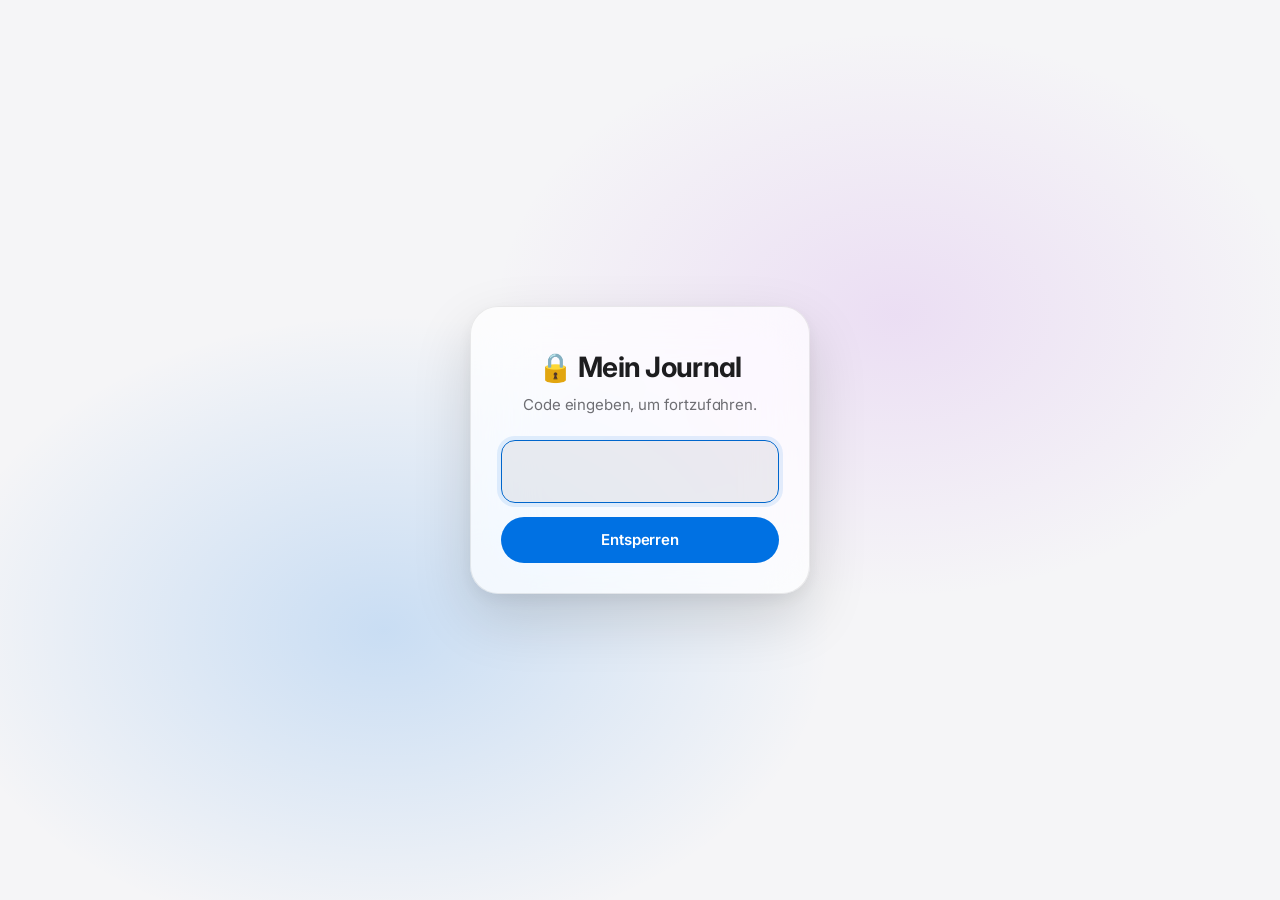
==== index.html @ 578d97f3 "Intro: „Remember...“ unter der Nulllinie in der ersten Sequenz - gleiches Format wie „Welcome back,“" ====
<!DOCTYPE html>
<html lang="de">
<head>
<meta charset="UTF-8">
<meta name="viewport" content="width=device-width, initial-scale=1.0, viewport-fit=cover">
<title>Mein Journal</title>
<!-- GEÄNDERT: Kurzbeschreibung + noindex – privates Tool, soll nicht in Suchmaschinen auftauchen -->
<meta name="description" content="Persönliches Trading-Journal: Trades erfassen, auswerten und Erkenntnisse festhalten.">
<meta name="robots" content="noindex, nofollow">

<!-- PWA / "Zum Home-Bildschirm hinzufügen" -->
<link rel="manifest" href="manifest.webmanifest">
<!-- GEÄNDERT (Performance): Icons, Manifest, Startbild und Strategie-Bilder liegen jetzt als eigene
     Dateien statt als Base64 in dieser Datei (vorher ~1,4 MB von 1,9 MB). Vorteil: kleinere
     HTML-Datei, Bilder werden vom Browser separat gecacht, Strategie-Bilder erst bei Bedarf geladen.
     Das Startbild wird schon während des Sperrbildschirms vorgeladen. -->
<link rel="preload" href="start-bg.jpg" as="image">
<!-- GEÄNDERT (Design): Statusleisten-Farbe folgt Hell/Dunkel -->
<meta name="theme-color" content="#f5f5f7" id="metaThemeColor">
<meta name="color-scheme" content="light dark">
<script>
  /* GEÄNDERT (Design): Hell/Dunkel vor dem ersten Zeichnen setzen. Gespeicherte Wahl
     (Umschalter im Header) hat Vorrang, sonst gilt die Systemeinstellung. */
  (function(){
    var t = null;
    try{ t = localStorage.getItem("tj_theme_v1"); }catch(e){}
    if(t !== "light" && t !== "dark") t = matchMedia("(prefers-color-scheme: dark)").matches ? "dark" : "light";
    document.documentElement.setAttribute("data-theme", t);
    var m = document.getElementById("metaThemeColor");
    if(m) m.setAttribute("content", t === "dark" ? "#000000" : "#f5f5f7");
  })();
</script>
<!-- GEÄNDERT (Design): Inter als Fallback für Windows/Android (Apple-Geräte nutzen SF Pro) -->
<link rel="preconnect" href="https://fonts.googleapis.com">
<link rel="preconnect" href="https://fonts.gstatic.com" crossorigin>
<link rel="stylesheet" href="https://fonts.googleapis.com/css2?family=Inter:wght@400;500;600;700&display=swap">
<meta name="apple-mobile-web-app-capable" content="yes">
<meta name="apple-mobile-web-app-status-bar-style" content="black-translucent">
<meta name="apple-mobile-web-app-title" content="Mein Journal">
<link rel="apple-touch-icon" href="apple-touch-icon.png">
<link rel="icon" type="image/png" sizes="32x32" href="favicon-32.png">

<!-- GEÄNDERT: SheetJS (~900 KB) blockierte das Rendern schon vor dem Sperrbildschirm.
     Wird jetzt erst im Bericht-Reiter bzw. beim Excel-Export nachgeladen (siehe loadXlsx()). -->
<!-- GEÄNDERT (Stufe 3): Design, Programmcode und Bilder liegen in eigenen Dateien — alle direkt im Hauptverzeichnis
     (keine Unterordner, weil der GitHub-Web-Upload Ordner flach entpackt).
     ⚠ Versionsnummer ?v=… bei JEDER Änderung an allen Einbindungen auf das heutige Datum setzen
     (siehe Kopfkommentar in core.js) — sonst laden Geräte alte Dateien aus dem Cache. -->
<link rel="stylesheet" href="app.css?v=2026.10.21c">
</head>
<body>

<div id="ambientGoldGlow" aria-hidden="true"></div>

<div id="lockScreen">
  <div class="lock-box">
    <div class="lock-title">🔒 Mein Journal</div>
    <div class="lock-sub" id="lockSub">Code eingeben, um fortzufahren.</div>
    <!-- GEÄNDERT: Feld hatte keine Beschriftung; Fehlermeldung wird jetzt vorgelesen -->
    <label for="lockPinInput" class="visually-hidden">PIN-Code</label>
    <input type="password" inputmode="numeric" pattern="[0-9]*" maxlength="4" id="lockPinInput" class="lock-pin-input" autocomplete="off" aria-describedby="lockSub lockError">
    <div class="lock-error" id="lockError" role="alert" style="display:none;">Falscher Code. Bitte erneut versuchen.</div>
    <button type="button" class="btn btn-primary" id="lockSubmitBtn" style="width:100%; margin-top:14px;">Entsperren</button>
  </div>
</div>

<div id="appShell" style="display:none;">

<!-- GEÄNDERT: Sprunglink zum Inhalt für Tastaturnutzer -->
<a class="skip-link" href="#app">Zum Inhalt springen</a>

<header class="topnav">
  <div class="topnav-left">
    <div class="brand">Mein Journal</div>
  </div>
  <!-- GEÄNDERT: Name für die Navigation, type="button", aktiver Reiter per aria-current (siehe updateNavActive) -->
  <nav class="tabs" id="mainNav" aria-label="Hauptnavigation">
    <button type="button" data-view="start"><svg class="tab-ico" viewBox="0 0 24 24" fill="none" stroke="currentColor" stroke-width="1.8" stroke-linecap="round" stroke-linejoin="round" aria-hidden="true" focusable="false"><path d="M3.5 10.5 12 3.5l8.5 7"/><path d="M5.5 9v10.5h13V9"/><path d="M10 19.5v-5h4v5"/></svg><span>Start</span></button>
    <button type="button" data-view="live"><svg class="tab-ico" viewBox="0 0 24 24" fill="none" stroke="currentColor" stroke-width="1.8" stroke-linecap="round" stroke-linejoin="round" aria-hidden="true" focusable="false"><path d="M3 12h4l2.5-6 5 12L17 12h4"/></svg><span>Live</span></button>
    <button type="button" data-view="eod"><svg class="tab-ico" viewBox="0 0 24 24" fill="none" stroke="currentColor" stroke-width="1.8" stroke-linecap="round" stroke-linejoin="round" aria-hidden="true" focusable="false"><path d="M20 14.5A8 8 0 0 1 9.5 4a8 8 0 1 0 10.5 10.5z"/></svg><span>EOD</span></button>
    <button type="button" data-view="bericht"><svg class="tab-ico" viewBox="0 0 24 24" fill="none" stroke="currentColor" stroke-width="1.8" stroke-linecap="round" stroke-linejoin="round" aria-hidden="true" focusable="false"><path d="M4 20V10"/><path d="M10 20V4"/><path d="M16 20v-7"/><path d="M22 20H2"/></svg><span>Bericht</span></button>
    <button type="button" data-view="erkenntnisse"><svg class="tab-ico" viewBox="0 0 24 24" fill="none" stroke="currentColor" stroke-width="1.8" stroke-linecap="round" stroke-linejoin="round" aria-hidden="true" focusable="false"><path d="M9 18h6"/><path d="M10 21h4"/><path d="M12 3a6 6 0 0 0-3.5 10.9c.6.5 1 1.2 1 2V16h5v-.1c0-.8.4-1.5 1-2A6 6 0 0 0 12 3z"/></svg><span>Erkenntnisse</span></button>
    <span class="tabs-sep" aria-hidden="true"></span>
    <button type="button" data-view="strategie"><svg class="tab-ico" viewBox="0 0 24 24" fill="none" stroke="currentColor" stroke-width="1.8" stroke-linecap="round" stroke-linejoin="round" aria-hidden="true" focusable="false"><path d="M4 4.5A1.5 1.5 0 0 1 5.5 3H20v15H5.5A1.5 1.5 0 0 0 4 19.5z"/><path d="M4 19.5A1.5 1.5 0 0 0 5.5 21H20v-3"/><path d="M8 7h8"/></svg><span>Strategie</span></button>
  </nav>
  <div class="topnav-right">
    <button type="button" class="backup-badge" id="backupBadge" title="Es gibt Änderungen seit dem letzten JSON-Backup. Klicken für den Export-Bereich im Bericht.">⚠ Ungesichert</button>
    <!-- GEÄNDERT (Design): Dunkelmodus ein/aus -->
    <button type="button" class="icon-btn theme-toggle" id="btnTheme" aria-pressed="false" aria-label="Dunkelmodus" title="Dunkelmodus ein/aus">
      <svg class="ico-moon" viewBox="0 0 24 24" fill="none" stroke="currentColor" stroke-width="2" stroke-linecap="round" stroke-linejoin="round" aria-hidden="true"><path d="M20 14.5A8 8 0 0 1 9.5 4a8 8 0 1 0 10.5 10.5z"/></svg>
      <svg class="ico-sun" viewBox="0 0 24 24" fill="none" stroke="currentColor" stroke-width="2" stroke-linecap="round" aria-hidden="true"><circle cx="12" cy="12" r="4"/><path d="M12 2v2M12 20v2M4.9 4.9l1.4 1.4M17.7 17.7l1.4 1.4M2 12h2M20 12h2M4.9 19.1l1.4-1.4M17.7 6.3l1.4-1.4"/></svg>
    </button>
    <!-- GEÄNDERT (2026-10-15): „Kategorien“ → „Einstellungen“ (dort jetzt auch das Intro) -->
    <button type="button" class="btn btn-ghost btn-sm" id="btnSettings" title="Einstellungen: Kategorien und Intro">⚙ Einstellungen</button>
  </div>
</header>

<!-- GEÄNDERT: tabindex="-1", damit Sprunglink und Fokus-Rückgabe hier landen können -->
<main id="app" tabindex="-1"></main>

<div id="modalRoot"></div>
<div id="dialogRoot"></div>
<!-- GEÄNDERT: Toasts („Gespeichert“ usw.) werden von Screenreadern angesagt -->
<div id="toastRoot" role="status" aria-live="polite"></div>

</div>

<script src="core.js?v=2026.10.21c"></script>
<script src="sync.js?v=2026.10.21c"></script>
<script src="news.js?v=2026.10.21c"></script>
<script src="state.js?v=2026.10.21c"></script>
<script src="start.js?v=2026.10.21c"></script>
<script src="trades.js?v=2026.10.21c"></script>
<script src="bericht.js?v=2026.10.21c"></script>
<script src="erkenntnisse.js?v=2026.10.21c"></script>
<script src="strategie.js?v=2026.10.21c"></script>
<!-- NEU (2026-10-15): Intro nach dem Entsperren — vor init.js, das es aufruft -->
<script src="intro.js?v=2026.10.21c"></script>
<script src="init.js?v=2026.10.21c"></script>
<script src="design.js?v=2026.10.21c"></script>
</body>
</html>
---- app.css ----
/* ==========================================================================
   MEIN JOURNAL — Design-System im Stil von macOS/iOS-Apps
   Aufbau:
   01 Design-Tokens (hell / dunkel)    12 Session-Tagesleiste
   02 Basis & Typografie               13 Detailansicht, Bildansicht, Screenshots
   03 Fokus & Barrierefreiheit          14 Modals & Formulare
   04 Navigation (Glas, Segmented)      15 Trade-Formular
   05 Seitenlayout & Hero               16 Bericht, Tabellen, Vergleich
   06 Buttons                           17 Notizen, Wortwolke, Suche
   07 Chips, Segmented Controls         18 Startseite: Kennzahlen, News
   08 Panels & Filter                   19 Strategie
   09 Kennzahl-Kacheln                  20 Dialoge & Toasts
   10 Trade-Liste, Tags, Badges         21 Sperrbildschirm, Ambient, App-Start
   11 Kalender                          22 Bewegung (Reveal, Hover, Press)
                                        23 Responsiv · 24 Reduced Motion
   ========================================================================== */

/* ---------- 01 Design-Tokens ------------------------------------------------
   Hell ist die Basis, Dunkel per data-theme="dark" (Umschalter im Header). Die alten Token-
   Namen (--bg-panel, --text-dim, --green …) bleiben erhalten, weil das JS sie in
   Inline-Styles verwendet. */
:root{
  color-scheme:light;
  /* Flächen */
  --bg:#f5f5f7;
  --bg-panel:#ffffff;
  --bg-card:#f5f5f7;
  --bg-card-hover:#e8e8ed;
  --fill:rgba(118,118,128,.12);         /* iOS „tertiary fill“ – Segment-Spuren, Leisten */
  --fill-strong:rgba(118,118,128,.2);
  --thumb:#ffffff;                      /* Schieber im Segmented Control */
  --thumb-shadow:0 3px 8px rgba(0,0,0,.12), 0 3px 1px rgba(0,0,0,.04);
  --glass:rgba(255,255,255,.72);
  --glass-strong:rgba(255,255,255,.86);
  --glass-border:rgba(0,0,0,.08);
  /* Linien */
  --border:#e3e3e8;
  --border-light:#d2d2d7;
  --separator:rgba(60,60,67,.14);
  /* Text */
  --text:#1d1d1f;
  --text-dim:#6e6e73;
  --text-faint:#6e6e73;
  --inverse-bg:#1d1d1f;
  --inverse-text:#ffffff;
  --white:#ffffff;
  /* Akzent (Apple-Blau) */
  --accent:#0066cc;                     /* Links & Text-Akzente */
  --accent-fill:#0071e3;                /* gefüllte Buttons */
  --accent-fill-hover:#0077ed;
  --on-accent:#ffffff;
  --accent-dim:rgba(0,113,227,.1);
  --focus:#0071e3;
  /* Semantik Trading: Gewinn / Verlust / Break-Even */
  --green:#1a7f37;  --green-dim:rgba(52,199,89,.14);  --green-line:rgba(26,127,55,.3);  --on-green:#ffffff;
  --red:#d70015;    --red-dim:rgba(255,59,48,.1);     --red-line:rgba(215,0,21,.28);   --on-red:#ffffff;
  --amber:#b25000;  --amber-dim:rgba(255,159,10,.16); --amber-line:rgba(178,80,0,.3);  --amber-fill:#ff9f0a; --on-amber:#1d1d1f;
  --info:#0066cc;   --info-dim:rgba(0,113,227,.1);    --info-line:rgba(0,102,204,.3);
  --sess-ldn:#0071e3;
  --sess-nyc:#1a7f37;
  /* Form */
  --radius-lg:28px;
  --radius:18px;
  --radius-sm:12px;
  --radius-xs:8px;
  --shadow-sm:0 1px 2px rgba(0,0,0,.04), 0 1px 1px rgba(0,0,0,.02);
  --shadow-md:0 4px 14px rgba(0,0,0,.06), 0 1px 3px rgba(0,0,0,.04);
  --shadow-lg:0 24px 60px rgba(0,0,0,.14), 0 6px 18px rgba(0,0,0,.06);
  --backdrop:rgba(0,0,0,.28);
  /* Typografie */
  --font:-apple-system, BlinkMacSystemFont, "SF Pro Text", "SF Pro Display", "Inter", "Helvetica Neue", Arial, sans-serif;
  --font-display:-apple-system, BlinkMacSystemFont, "SF Pro Display", "SF Pro Text", "Inter", "Helvetica Neue", Arial, sans-serif;
  --mono:var(--font);                   /* Zahlen: Systemschrift mit Tabellenziffern statt Monospace */
  --code:ui-monospace, "SF Mono", Menlo, Consolas, monospace;
  /* Bewegung */
  --ease:cubic-bezier(0.28, 0.11, 0.32, 1);
  --spring:cubic-bezier(0.34, 1.56, 0.64, 1);
  --dur:.4s;
  --start-bg-image:url("start-bg.jpg");
}

/* Dunkle Tokens – aktiv bei <html data-theme="dark">. Umschalter im Header;
   ohne eigene Wahl folgt die App der Systemeinstellung (siehe Skript im <head>). */
:root[data-theme="dark"]{
    color-scheme:dark;
    --bg:#000000; --bg-panel:#1c1c1e; --bg-card:#2c2c2e; --bg-card-hover:#3a3a3c;
    --fill:rgba(118,118,128,.24); --fill-strong:rgba(118,118,128,.36);
    --thumb:#636366; --thumb-shadow:0 3px 8px rgba(0,0,0,.3);
    --glass:rgba(22,22,23,.72); --glass-strong:rgba(28,28,30,.88); --glass-border:rgba(255,255,255,.08);
    --border:#38383a; --border-light:#48484a; --separator:rgba(84,84,88,.6);
    --text:#f5f5f7; --text-dim:#a1a1a6; --text-faint:#98989d;
    --inverse-bg:#f5f5f7; --inverse-text:#1d1d1f;
    --accent:#2997ff; --accent-fill:#0071e3; --accent-fill-hover:#0077ed; --accent-dim:rgba(41,151,255,.16); --focus:#2997ff;
    --green:#30d158; --green-dim:rgba(48,209,88,.16);  --green-line:rgba(48,209,88,.34); --on-green:#000000;
    --red:#ff6961;   --red-dim:rgba(255,69,58,.16);    --red-line:rgba(255,105,97,.34); --on-red:#000000;
    --amber:#ff9f0a; --amber-dim:rgba(255,159,10,.16); --amber-line:rgba(255,159,10,.36);
    --info:#64b5ff;  --info-dim:rgba(41,151,255,.16);  --info-line:rgba(100,181,255,.34);
    --sess-ldn:#409cff; --sess-nyc:#30d158;
    --shadow-sm:0 1px 2px rgba(0,0,0,.4);
    --shadow-md:0 8px 24px rgba(0,0,0,.45);
    --shadow-lg:0 30px 80px rgba(0,0,0,.6), 0 8px 24px rgba(0,0,0,.4);
    --backdrop:rgba(0,0,0,.55);
}
/* … und immer für die Hero-Kachel (Foto mit dunkler Abdunklung = „dunkle Medienkachel“). */
.start-hero{
  color-scheme:dark;
  --bg-panel:#1c1c1e; --bg-card:rgba(255,255,255,.1); --bg-card-hover:rgba(255,255,255,.16);
  --fill:rgba(255,255,255,.14); --border:rgba(255,255,255,.14); --border-light:rgba(255,255,255,.22);
  --text:#f5f5f7; --text-dim:#c7c7cc; --text-faint:#aeaeb2;
  --inverse-bg:#f5f5f7; --inverse-text:#1d1d1f;
  --accent:#2997ff; --focus:#2997ff;
  --green:#30d158; --green-dim:rgba(48,209,88,.2); --green-line:rgba(48,209,88,.4); --on-green:#000;
  --red:#ff6961; --red-dim:rgba(255,69,58,.2); --on-red:#000;
  --amber:#ff9f0a; --amber-dim:rgba(255,159,10,.2); --amber-line:rgba(255,159,10,.42);
  --sess-ldn:#409cff; --sess-nyc:#30d158;
}

/* ---------- 02 Basis & Typografie ------------------------------------------ */
*{box-sizing:border-box;}
html,body{margin:0; padding:0;}
html{
  -webkit-text-size-adjust:100%;
  scrollbar-width:thin; scrollbar-color:var(--fill-strong) transparent;
}
@media (prefers-reduced-motion: no-preference){ html{scroll-behavior:smooth;} }
::-webkit-scrollbar{width:11px; height:11px;}
::-webkit-scrollbar-track{background:transparent;}
::-webkit-scrollbar-thumb{background:var(--fill-strong); border-radius:999px; border:3px solid transparent; background-clip:content-box;}
::-webkit-scrollbar-thumb:hover{background-color:var(--text-faint);}
::-webkit-scrollbar-corner{background:transparent;}
body{
  background:var(--bg);
  color:var(--text);
  font-family:var(--font);
  font-size:15px;
  line-height:1.47;
  letter-spacing:-.01em;
  -webkit-font-smoothing:antialiased;
  -moz-osx-font-smoothing:grayscale;
  font-feature-settings:"cv11","ss01";   /* Inter-Fallback: rundere Ziffern/Glyphen */
  min-height:100vh;
  /* Vollbild-PWA (iPhone): nichts unter Notch/Home-Indicator */
  padding-left:env(safe-area-inset-left);
  padding-right:env(safe-area-inset-right);
  padding-bottom:env(safe-area-inset-bottom);
}
h1,h2,h3{font-family:var(--font-display); letter-spacing:-.022em; line-height:1.1;}
a{color:var(--accent); text-decoration:none;}
a:hover{text-decoration:underline;}
button{font-family:inherit; cursor:pointer; -webkit-tap-highlight-color:transparent;}
button:disabled,.btn:disabled{opacity:.4; cursor:not-allowed;}
input,textarea,select{font-family:inherit; font-size:inherit;}
.num{font-family:var(--mono); font-variant-numeric:tabular-nums;}
::selection{background:var(--accent-dim);}

/* ---------- 03 Fokus & Barrierefreiheit ------------------------------------ */
:focus-visible{outline:3px solid color-mix(in srgb, var(--focus) 65%, transparent); outline-offset:2px;}
@supports not (color:color-mix(in srgb, red 50%, blue)){ :focus-visible{outline:2px solid var(--focus);} }
.trade-card:focus-visible, .cal-cell:focus-visible, .note-item:focus-visible, .day-detail-item:focus-visible, .strat-entry-card:focus-visible{outline-offset:-2px;}
body.modal-open{overflow:hidden;}
.visually-hidden{position:absolute !important; width:1px; height:1px; padding:0; margin:-1px; overflow:hidden; clip:rect(0 0 0 0); white-space:nowrap; border:0;}
.skip-link{position:absolute; left:12px; top:-60px; z-index:10000; padding:10px 16px; border-radius:999px; background:var(--accent-fill); color:var(--on-accent); font-weight:600; text-decoration:none; box-shadow:var(--shadow-md);}
.skip-link:focus{top:12px;}
#app:focus, .modal:focus, .dialog:focus{outline:none;}

/* ---------- 04 Navigation ---------------------------------------------------
   Milchglas liegt auf ::before – so bleibt der Header selbst ohne backdrop-filter
   und die feste Tab-Leiste (Mobil) hängt weiterhin am Bildschirmrand. */
header.topnav{
  position:sticky; top:0; z-index:50;
  display:grid; grid-template-columns:1fr auto 1fr; align-items:center; gap:12px;
  padding:10px 24px;
  padding-top:calc(10px + env(safe-area-inset-top));
  transition:transform .5s var(--ease);
}
header.topnav::before{
  content:""; position:absolute; inset:0; z-index:-1;
  background:var(--glass);
  -webkit-backdrop-filter:blur(20px) saturate(180%);
  backdrop-filter:blur(20px) saturate(180%);
  border-bottom:1px solid transparent;
  transition:border-color .4s var(--ease), box-shadow .4s var(--ease), background-color .4s var(--ease);
}
header.topnav > *{transition:transform .5s var(--ease);}
header.topnav.is-compact::before{background:var(--glass-strong); border-bottom-color:var(--separator); box-shadow:0 1px 20px rgba(0,0,0,.05);}
@media (min-width:641px){
  /* Kompakt beim Scrollen: Leiste gleitet 8 px nach oben, Inhalt bleibt mittig – nur transform */
  header.topnav.is-compact{transform:translateY(-8px);}
  header.topnav.is-compact > *{transform:translateY(4px);}
  header.topnav.is-compact .brand{transform:scale(.94);}
}
.topnav-left{display:flex; align-items:center; gap:12px;}
.topnav-right{display:flex; align-items:center; gap:10px; justify-content:flex-end;}
/* Hell/Dunkel-Umschalter: Mond im hellen, Sonne im dunklen Modus */
.theme-toggle{position:relative; overflow:hidden; width:34px; height:34px; color:var(--text);}
.theme-toggle svg{position:absolute; width:18px; height:18px; transition:transform .5s var(--spring), opacity .3s var(--ease);}
.theme-toggle .ico-sun{opacity:0; transform:rotate(-90deg) scale(.5);}
:root[data-theme="dark"] .theme-toggle .ico-moon{opacity:0; transform:rotate(90deg) scale(.5);}
:root[data-theme="dark"] .theme-toggle .ico-sun{opacity:1; transform:none;}
/* Weicher Hell/Dunkel-Wechsel (GEÄNDERT): Überblendung per View Transition — nur zwei
   Bildebenen statt Transitions auf jedem einzelnen Element. */
/* Die neue Ansicht liegt voll deckend darunter, das Standbild der alten blendet darüber
   aus — so gibt es keinen Helligkeits-"Knick" in der Mitte wie beim reinen Kreuzblenden. */
html.theme-vt::view-transition-new(root){animation:none; mix-blend-mode:normal;}
html.theme-vt::view-transition-old(root){
  z-index:1; mix-blend-mode:normal;
  animation:themeOut .6s cubic-bezier(.4, 0, .2, 1) both;
}
@keyframes themeOut{ from{opacity:1;} to{opacity:0;} }
@keyframes themeIn{ from{opacity:0;} to{opacity:1;} }
/* Fallback ohne View-Transitions-API: kurzes Einblenden der ganzen Seite */
html.theme-fade #appShell{animation:themeIn .35s cubic-bezier(.4, 0, .2, 1);}
.brand{
  font-family:var(--font-display); font-weight:600; font-size:19px; letter-spacing:-.02em;
  transform-origin:left center; transition:transform .5s var(--ease);
}
/* Segmented Control mit gleitendem Schieber (.tabs-indicator, per JS) */
nav.tabs{
  position:relative;
  display:flex; gap:2px; padding:3px; border-radius:11px;
  background:var(--fill); flex-wrap:wrap; justify-content:center;
}
nav.tabs button{
  position:relative; z-index:1;
  display:inline-flex; align-items:center; gap:6px;
  background:transparent; border:none; color:var(--text-dim);
  padding:6px 16px; border-radius:8px; font-size:13.5px; font-weight:500; letter-spacing:-.01em;
  transition:color .25s var(--ease), background-color .25s var(--ease), transform .3s var(--spring);
}
nav.tabs button:hover{color:var(--text);}
nav.tabs button.active{color:var(--text); font-weight:600; background:var(--thumb); box-shadow:var(--thumb-shadow);}
nav.tabs.has-indicator button.active{background:transparent; box-shadow:none;}
nav.tabs button:active{transform:scale(.96);}
nav.tabs .tab-ico{display:none; width:22px; height:22px; flex:0 0 auto;}
nav.tabs .tabs-sep{width:1px; align-self:stretch; background:var(--separator); margin:5px 4px;}
.tabs-indicator{
  position:absolute; left:0; top:0; z-index:0; pointer-events:none;
  border-radius:8px; background:var(--thumb); box-shadow:var(--thumb-shadow);
  transform-origin:left center;
  transition:transform .5s var(--spring), opacity .2s var(--ease);
  opacity:0;
}
.backup-badge{
  display:none; align-items:center; gap:6px;
  background:var(--amber-dim); border:none; color:var(--amber);
  padding:6px 12px; border-radius:999px; font-size:12.5px; font-weight:600; cursor:pointer;
  transition:background-color .2s var(--ease), transform .3s var(--spring);
}
.backup-badge:hover{background:var(--amber-line);}
.backup-badge:active{transform:scale(.96);}
.backup-badge.show{display:inline-flex; animation:badgePop .6s var(--spring);}
@keyframes badgePop{ from{opacity:0; transform:scale(.8);} to{opacity:1; transform:none;} }

/* ---------- 05 Seitenlayout & Hero ----------------------------------------- */
main{max-width:1560px; margin:0 auto; padding:32px 24px 96px;}
main.main-narrow{max-width:1240px;}

.page-head{margin-bottom:28px;}
.page-head h1{font-size:clamp(30px, 3.4vw, 44px); font-weight:700; margin:0 0 6px;}
.page-head p{color:var(--text-dim); margin:0; font-size:17px; line-height:1.47; max-width:720px;}

/* Hero: großes Foto als dunkle Medienkachel, Parallax + skalierende Headline (per JS: --hero-p 0…1) */
.start-hero{
  position:relative; isolation:isolate; overflow:hidden;
  border-radius:var(--radius-lg);
  padding:56px 40px 32px; margin-bottom:20px;
  color:var(--text); background:#0b0b0d;
  box-shadow:var(--shadow-lg);
}
.start-hero::before{
  content:""; position:absolute; inset:-8% 0 -8% 0; z-index:-2;
  background-image:var(--start-bg-image);
  background-size:cover; background-position:center 38%; background-repeat:no-repeat;
  transform:translate3d(0, calc(var(--hero-p, 0) * 70px), 0) scale(1.06);
  will-change:transform;
}
.start-hero::after{
  content:""; position:absolute; inset:0; z-index:-1;
  background:
    radial-gradient(120% 80% at 50% 0%, rgba(0,0,0,.15) 0%, rgba(0,0,0,.55) 70%),
    linear-gradient(180deg, rgba(0,0,0,.35) 0%, rgba(0,0,0,.62) 55%, rgba(0,0,0,.88) 100%);
}
.start-hero .page-head{margin-bottom:0;}
.start-hero .page-head h1{
  font-size:clamp(34px, 5.2vw, 64px); font-weight:700; letter-spacing:-.03em; line-height:1.05;
  margin-bottom:12px; max-width:20ch;
  /* Gradient-Text – helle Verläufe, damit der Kontrast auf dem abgedunkelten Foto hoch bleibt */
  color:#fff;
  background:linear-gradient(100deg, #ffffff 0%, #f5f5f7 38%, #cfe3ff 72%, #e9d9ff 100%);
  -webkit-background-clip:text; background-clip:text;
  -webkit-text-fill-color:transparent;
  transform-origin:left bottom;
  transform:scale(calc(1 - var(--hero-p, 0) * .08));
  opacity:calc(1 - var(--hero-p, 0) * .5);
  will-change:transform, opacity;
}
.start-hero .page-head p{color:var(--text-dim); font-size:17px;}

.row-between{display:flex; align-items:center; justify-content:space-between; gap:12px; flex-wrap:wrap; margin-bottom:18px;}

/* ---------- 06 Buttons (Pill-Form) ----------------------------------------- */
.btn{
  display:inline-flex; align-items:center; justify-content:center; gap:6px;
  background:var(--fill); color:var(--text); border:1px solid transparent;
  padding:9px 18px; border-radius:999px; font-size:14px; font-weight:500; letter-spacing:-.01em;
  line-height:1.3; text-decoration:none;
  transition:background-color .2s var(--ease), color .2s var(--ease), border-color .2s var(--ease), box-shadow .3s var(--ease), transform .35s var(--spring);
}
.btn:hover{background:var(--fill-strong); text-decoration:none;}
.btn:active:not(:disabled){transform:scale(.97);}
.btn-primary{background:var(--accent-fill); color:var(--on-accent);}
.btn-primary:hover{background:var(--accent-fill-hover);}
.btn-danger{background:var(--red-dim); color:var(--red);}
.btn-danger:hover{background:var(--red-line);}
.btn-ghost{background:transparent; border-color:var(--border-light);}
.btn-ghost:hover{background:var(--fill);}
.btn-sm{padding:6px 13px; font-size:12.5px;}

/* ---------- 07 Chips & Segmented Controls ---------------------------------- */
.chip-group{display:flex; flex-wrap:wrap; gap:8px;}
.chip{
  background:var(--bg-panel); border:1px solid var(--border-light); color:var(--text);
  padding:7px 15px; border-radius:999px; font-size:13.5px; font-weight:500;
  transition:background-color .2s var(--ease), border-color .2s var(--ease), color .2s var(--ease), transform .35s var(--spring);
}
.chip:hover{border-color:var(--text-faint);}
.chip:active{transform:scale(.96);}
.chip.selected{background:var(--inverse-bg); color:var(--inverse-text); border-color:var(--inverse-bg); font-weight:600;}
.chip.selected.result-TP{background:var(--green); border-color:var(--green); color:var(--on-green);}
.chip.selected.result-SL{background:var(--red); border-color:var(--red); color:var(--on-red);}
.chip.selected.result-BE{background:var(--amber-fill); border-color:var(--amber-fill); color:var(--on-amber);}
.chip-add{border-style:dashed; color:var(--accent);}
.cal-market-filter{padding-bottom:14px; margin-bottom:14px; border-bottom:1px solid var(--separator);}
.market-chip-wrap{position:relative; display:inline-flex; align-items:center;}
.market-chip-label{padding-right:48px;}
.market-chip-edit, .market-chip-remove{
  position:absolute; top:50%; transform:translateY(-50%);
  width:18px; height:18px; border-radius:50%; border:none;
  background:transparent; color:inherit; opacity:.55; font-size:10px;
  display:flex; align-items:center; justify-content:center; padding:0;
  transition:opacity .2s, background-color .2s;
}
.market-chip-edit{right:24px;}
.market-chip-remove{right:5px;}
.market-chip-edit:hover{opacity:1; background:var(--accent-fill); color:#fff;}
.market-chip-remove:hover{opacity:1; background:var(--red); color:#fff;}

/* Unter-Reiter (Zeitraum etc.) als iOS-Segmented-Control */
.subtab-row{display:inline-flex; gap:2px; background:var(--fill); padding:3px; border-radius:11px; flex-wrap:wrap;}
.subtab{
  background:transparent; border:none; color:var(--text-dim);
  padding:6px 15px; border-radius:8px; font-size:13.5px; font-weight:500; white-space:nowrap;
  transition:color .2s var(--ease), background-color .25s var(--ease), box-shadow .25s var(--ease), transform .3s var(--spring);
}
.subtab:hover{color:var(--text);}
.subtab:active{transform:scale(.96);}
.subtab.active{background:var(--thumb); color:var(--text); font-weight:600; box-shadow:var(--thumb-shadow); animation:thumbIn .4s var(--spring);}
@keyframes thumbIn{ from{transform:scale(.92); opacity:.6;} to{transform:none; opacity:1;} }

/* Bereichs-Umschalter Live / EOD – als iOS-artige Toggle-Pillen */
.area-toggle{display:flex; gap:8px; margin-bottom:20px;}
.area-toggle button{
  display:inline-flex; align-items:center; gap:8px;
  background:var(--bg-panel); border:1px solid var(--border-light); color:var(--text-dim);
  padding:8px 16px 8px 10px; border-radius:999px; font-weight:600; font-size:13.5px;
  transition:background-color .25s var(--ease), color .25s var(--ease), border-color .25s var(--ease), transform .35s var(--spring);
}
.area-toggle button::before{
  content:""; width:30px; height:18px; border-radius:999px; flex:0 0 auto;
  background:var(--fill-strong) radial-gradient(circle at 9px 50%, #fff 6.5px, transparent 7px) no-repeat;
  background-position:0 0;
  transition:background-color .3s var(--ease), background-position .4s var(--spring);
}
.area-toggle button:active{transform:scale(.97);}
.area-toggle button.on{color:var(--text); border-color:var(--border-light);}
.area-toggle button.on::before{background-position:12px 0;}
.area-toggle button[data-area=live].on::before{background-color:var(--green);}
.area-toggle button[data-area=eod].on::before{background-color:var(--amber-fill);}

/* ---------- 08 Panels & Filter --------------------------------------------- */
.panel{background:var(--bg-panel); border:1px solid transparent; border-radius:var(--radius); padding:22px 24px; box-shadow:var(--shadow-sm);}
.filter-panel{margin-bottom:22px;}
.filter-row{display:grid; grid-template-columns:160px 1fr; gap:14px 18px; align-items:start; padding:12px 0; border-bottom:1px solid var(--separator);}
.filter-row:last-child{border-bottom:none;}
.filter-label{color:var(--text-dim); font-size:13px; font-weight:600; padding-top:7px;}
.filter-panel-title-row{display:flex; align-items:center; justify-content:space-between; margin-bottom:14px;}
.filter-panel-title-row .filter-panel-title{margin-bottom:0;}
.filter-panel-title{font-size:12px; letter-spacing:.02em; color:var(--text-dim); font-weight:600; margin-bottom:14px; text-transform:uppercase;}
.filter-panel.is-collapsed{padding:14px 24px;}
.filter-panel.is-collapsed .filter-panel-title-row{margin-bottom:0;}
.section-title{font-size:12px; letter-spacing:.02em; color:var(--text-dim); font-weight:600; text-transform:uppercase; margin:32px 0 12px;}

/* ---------- 09 Kennzahl-Kacheln (Bento) ------------------------------------ */
.stat-grid{display:grid; grid-template-columns:repeat(auto-fit,minmax(220px,1fr)); gap:16px; margin-bottom:28px;}
.stat-card{
  background:var(--bg-panel); border:1px solid transparent; border-radius:var(--radius); padding:22px;
  box-shadow:var(--shadow-sm);
}
.stat-card .label{font-size:13px; color:var(--text-dim); font-weight:600; margin-bottom:10px; letter-spacing:-.005em;}
.stat-card .label .label-sub{display:block; font-weight:400; color:var(--text-faint); font-size:12px; margin-top:2px;}
.stat-card .value{font-family:var(--font-display); font-size:34px; font-weight:700; letter-spacing:-.03em; line-height:1.1;}
.stat-card .sub{color:var(--text-dim); font-size:13px; margin-top:6px;}
.pos{color:var(--green);}
.neg{color:var(--red);}
.ratio-bars{margin-top:14px; display:flex; flex-direction:column; gap:9px;}
.ratio-bar-row{display:flex; align-items:center; gap:10px;}
.ratio-label{font-family:var(--mono); font-weight:600; font-size:12.5px; min-width:66px; text-align:right;}
.ratio-track{flex:1; height:6px; background:var(--fill); border-radius:999px; overflow:hidden;}
.ratio-fill{height:100%; border-radius:999px; transform-origin:left center;}
/* Balken & Ringe wachsen nur beim Betreten einer Ansicht (JS setzt .is-view-enter), nicht bei jedem Filter-Klick */
#app.is-view-enter .ratio-fill{animation:barGrow 1.1s var(--ease) .2s both;}
@keyframes barGrow{ from{transform:scaleX(0);} to{transform:scaleX(1);} }
.ratio-fill.seg-pos{background:var(--green);}
.ratio-fill.seg-neg{background:var(--red);}
.gauge-wrap{display:flex; align-items:center; gap:16px;}
.gauge{width:68px; height:68px; border-radius:50%; display:flex; align-items:center; justify-content:center; font-family:var(--mono); font-weight:700; font-size:15px; flex-shrink:0;}
#app.is-view-enter .gauge{animation:gaugeIn .9s var(--spring) .15s both;}
@keyframes gaugeIn{ from{transform:scale(.6) rotate(-40deg); opacity:0;} to{transform:none; opacity:1;} }
.gauge-outline{background:transparent !important; border:3px solid var(--green); box-sizing:border-box; color:var(--text);}
.mini-stat-row{display:flex; gap:24px; flex-wrap:wrap; margin-bottom:28px; padding:16px 20px; background:var(--bg-panel); border-radius:var(--radius); box-shadow:var(--shadow-sm);}
.mini-stat-row > div{display:flex; flex-direction:column; gap:2px;}
.mini-stat-label{font-size:12px; color:var(--text-dim); font-weight:600;}
.mini-stat-value{font-family:var(--mono); font-weight:700; font-size:16px;}
.mini-stat-value.is-key{font-size:20px;}
.mini-stat-sub{font-size:12px; color:var(--text-dim);}
.stat-card .value, .start-stat .value, .mini-stat-value, .cal-r, .cal-week-total, .ratio-label, .compare-table td, .trade-r, .gauge{font-variant-numeric:tabular-nums;}

/* ---------- 10 Trade-Liste, Tags, Badges ----------------------------------- */
.trade-list{display:flex; flex-direction:column; gap:8px;}
/* Breite Tabellen scrollen horizontal statt über den Rand zu ragen */
.trade-list-scroll{overflow-x:auto; -webkit-overflow-scrolling:touch; padding:2px; margin:-2px;}
.trade-list-scroll .trade-list{min-width:var(--list-min, max-content);}
.day-detail-list{display:flex; flex-direction:column; gap:8px;}
.day-detail-item{
  display:flex; align-items:center; gap:12px; background:var(--bg-card); border:1px solid transparent;
  border-radius:var(--radius-sm); padding:11px 14px; cursor:pointer;
  transition:background-color .2s var(--ease), transform .35s var(--spring);
}
.day-detail-item:hover{background:var(--bg-card-hover);}
.day-detail-item:active{transform:scale(.99);}
.view-grid{display:grid; grid-template-columns:1fr 1fr; gap:18px 22px; margin-bottom:6px;}
.view-row{margin-bottom:18px;}
.view-label{font-size:12px; font-weight:600; color:var(--text-dim); margin-bottom:5px;}
.view-value{font-size:15px; color:var(--text); line-height:1.5;}

.trade-card{
  background:var(--bg-panel); border:1px solid transparent; border-radius:14px;
  padding:12px 16px; display:grid; align-items:center; gap:10px; cursor:pointer;
  box-shadow:var(--shadow-sm);
  transition:box-shadow .3s var(--ease), border-color .2s var(--ease), transform .35s var(--spring);
}
.trade-card:hover{box-shadow:var(--shadow-md); border-color:var(--border);}
.trade-card:active{transform:scale(.995);}
.trade-market{font-weight:600; font-size:15px; letter-spacing:-.015em; overflow:hidden; text-overflow:ellipsis; white-space:nowrap;}
.trade-date-badge{color:var(--text-dim); font-size:13px;}
.trade-r{font-family:var(--mono); font-weight:700; font-size:16px; text-align:right; white-space:nowrap;}
.trade-actions{display:flex; gap:6px; flex-wrap:nowrap; justify-content:flex-end; align-items:center;}
.trade-tags{display:block;}
.eod-inline-btn{font-size:11.5px; padding:5px 10px; white-space:nowrap; background:transparent; color:var(--accent); border-color:var(--border-light);}
.eod-inline-btn:hover{background:var(--accent-dim);}
.cat-table-header-bar{border:1px solid transparent;}
.cat-table-header{display:grid; gap:10px; padding:0 16px 8px; justify-content:start;}
.cat-col-label{font-size:11px; font-weight:600; color:var(--text-dim); white-space:nowrap; overflow:hidden; text-overflow:ellipsis;}
.cat-table-row{display:grid; gap:10px; align-items:start; justify-content:start; padding-left:16px; border:1px solid transparent;}
.cat-col-value{display:flex; flex-wrap:wrap; gap:4px; min-height:20px; align-items:center; min-width:0;}
.cat-col-mobile-label{display:none;}
.cat-table-standalone{border-bottom:1px solid var(--separator); margin-bottom:14px; padding-bottom:14px;}
.tag{
  background:var(--fill); border:1px solid transparent; color:var(--text-dim);
  padding:3px 9px; border-radius:8px; font-size:11.5px; font-weight:500;
  white-space:normal; word-break:normal; overflow-wrap:anywhere; -webkit-hyphens:auto; hyphens:auto; min-width:0; text-align:center;
}
/* GEÄNDERT: genommen / nicht genommen ohne Farbe – wie jedes andere Tag */
.tag.tag-long{background:var(--green-dim); color:var(--green);}
.tag.tag-short{background:var(--red-dim); color:var(--red);}
.badge{padding:4px 10px; border-radius:999px; font-size:11.5px; font-weight:600; white-space:nowrap; border:1px solid transparent;}
.badge-open{background:var(--amber-dim); color:var(--amber);}
.badge-closed{background:var(--fill); color:var(--text-dim);}
.badge-result-TP{background:var(--green-dim); color:var(--green);}
.badge-result-SL{background:var(--red-dim); color:var(--red);}
.badge-result-BE{background:var(--amber-dim); color:var(--amber);}
.badge-eod-copied{background:var(--info-dim); color:var(--info);}
/* GEÄNDERT (2026-10-04): EOD-Button und EOD-Badge als inline-flex mit SVG-Symbol + Label, damit
   Symbol und "EOD" exakt mittig sitzen (vorher Text ca. 1,5 px zu hoch, Pfeil ca. 2 px zu tief). */
.eod-inline-btn, .badge-eod-copied{display:inline-flex; align-items:center; justify-content:center; gap:4px; line-height:1;}
.eod-ico{display:block; flex:none; width:11px; height:11px;}
/* Label auf Versalhöhe zuschneiden, damit es optisch mittig steht; Fallback: leicht nach unten schieben */
@supports (text-box: trim-both cap alphabetic){
  .eod-label{text-box:trim-both cap alphabetic;}
}
@supports not (text-box: trim-both cap alphabetic){
  .eod-label{position:relative; top:.06em;}
}
/* Screenshot-Vorschau in der Liste */
.trade-thumb{position:relative; justify-self:end; width:100px; height:60px; padding:0; border:1px solid var(--separator); border-radius:10px; overflow:hidden; background:var(--bg-card); cursor:zoom-in; display:block; transition:transform .35s var(--spring), box-shadow .3s var(--ease);}
.trade-thumb img{width:100%; height:100%; object-fit:cover; display:block;}
.trade-thumb:hover{transform:scale(1.04); box-shadow:var(--shadow-md);}
.trade-thumb-count{position:absolute; right:4px; bottom:4px; padding:1px 6px; border-radius:999px; background:rgba(0,0,0,.6); -webkit-backdrop-filter:blur(8px); backdrop-filter:blur(8px); color:#fff; font-size:10px; font-weight:600; line-height:1.4;}
.trade-thumb.is-broken{display:flex; align-items:center; justify-content:center; color:var(--amber); font-size:15px; cursor:default;}
.trade-thumb.is-broken img{display:none;}
.trade-actions .eod-inline-btn, .trade-actions .badge-eod-copied{box-sizing:border-box; height:32px; display:inline-flex; align-items:center; padding-top:0; padding-bottom:0;}
.trade-thumb-empty{width:100px; justify-self:end;}
/* Bearbeiten/Löschen als runde Symbol-Buttons (Rot erst beim Hover) */
.icon-action{
  width:32px; height:32px; padding:0; flex:0 0 auto;
  display:inline-flex; align-items:center; justify-content:center;
  background:var(--fill); border:none; border-radius:50%; color:var(--text-dim);
  transition:background-color .2s var(--ease), color .2s var(--ease), transform .35s var(--spring);
}
.icon-action svg{width:15px; height:15px; display:block;}
.icon-action:hover{color:var(--text); background:var(--fill-strong);}
.icon-action:active{transform:scale(.9);}
.icon-action.is-danger:hover{color:var(--red); background:var(--red-dim);}
/* Aktionen bleiben bei breiten Tabellen rechts sichtbar */
.trade-list-scroll .trade-card .trade-actions{position:sticky; right:0; z-index:1; background:var(--bg-panel); box-shadow:-14px 0 12px -8px var(--bg-panel);}
.trade-list-scroll .trade-card:hover .trade-actions{background:var(--bg-panel);}
.list-toolbar{display:flex; align-items:center; gap:12px; flex-wrap:wrap; margin-bottom:14px;}
.list-toolbar .search-input{max-width:320px;}
.list-summary{color:var(--text-dim); font-size:13.5px;}
.list-summary b{font-family:var(--mono); font-variant-numeric:tabular-nums; font-weight:600; color:var(--text);}
.empty-state{text-align:center; padding:72px 20px; color:var(--text-dim); font-size:17px;}
.empty-state .btn{margin-top:18px;}
.empty-state .big{font-size:48px; margin-bottom:12px;}

/* ---------- 11 Kalender ---------------------------------------------------- */
.cal-panel{margin-top:16px;}
.cal-header{display:flex; align-items:center; justify-content:space-between; margin-bottom:14px;}
.cal-month-label{font-family:var(--font-display); font-weight:700; font-size:20px; letter-spacing:-.02em; text-transform:capitalize;}
.cal-weekdays{display:grid; grid-template-columns:repeat(7,1fr) 58px; gap:6px; color:var(--text-dim); font-size:11px; font-weight:600; text-transform:uppercase; letter-spacing:.02em; margin-bottom:6px; text-align:center;}
.cal-grid{display:grid; grid-template-columns:repeat(7,1fr) 58px; gap:6px;}
.cal-cell{
  background:var(--bg-card); border:1px solid transparent; border-radius:12px; min-height:66px; padding:7px; font-size:11px; cursor:pointer;
  transition:background-color .2s var(--ease), transform .35s var(--spring), box-shadow .3s var(--ease);
}
.cal-cell:hover{background:var(--bg-card-hover);}
.cal-cell:active{transform:scale(.96);}
.cal-empty{background:transparent; border:none; cursor:default;}
.cal-empty:hover{background:transparent;}
.cal-daynum{color:var(--text-dim); font-weight:600; font-size:11.5px;}
.cal-r{font-family:var(--mono); font-weight:700; font-size:12.5px; margin-top:4px;}
.cal-count{color:var(--text-faint); font-size:10px; margin-top:2px;}
.cal-pos{background:var(--green-dim);}
.cal-pos .cal-r{color:var(--green);}
.cal-neg{background:var(--red-dim);}
.cal-neg .cal-r{color:var(--red);}
.cal-neutral .cal-r{color:var(--amber);}
.cal-pos:hover, .cal-neg:hover{filter:brightness(.97);}
.cal-today{box-shadow:inset 0 0 0 1.5px var(--accent);}
.cal-today .cal-daynum{color:var(--accent);}
.cal-selected{box-shadow:inset 0 0 0 2px var(--inverse-bg);}
.cal-week-total{
  background:transparent; border:1px dashed var(--border-light); border-radius:12px;
  min-height:66px; display:flex; align-items:center; justify-content:center;
  font-family:var(--mono); font-weight:700; font-size:11.5px; color:var(--text-dim); text-align:center;
}
.cal-week-total.cal-pos{color:var(--green); border-color:var(--green-line); background:var(--green-dim);}
.cal-week-total.cal-neg{color:var(--red); border-color:var(--red-line); background:var(--red-dim);}
.cal-week-total.cal-neutral{color:var(--amber);}
.cal-month-total{
  display:flex; align-items:center; justify-content:space-between; margin-top:16px; padding-top:16px;
  border-top:1px solid var(--separator); font-size:14px; color:var(--text-dim); font-weight:500;
}
.cal-month-total span:last-child{font-family:var(--font-display); font-weight:700; font-size:20px; letter-spacing:-.02em; color:var(--text);}

/* ---------- 12 Session-Tagesleiste ----------------------------------------- */
.sesstl{margin-top:16px; margin-bottom:18px; max-width:640px;}
.sesstl-bar{position:relative; height:28px; border-radius:999px; background:var(--bg-card); border:1px solid var(--border); overflow:hidden; -webkit-backdrop-filter:blur(12px); backdrop-filter:blur(12px);}
.sesstl-block{position:absolute; top:0; bottom:0; display:flex; align-items:center; justify-content:center; font-size:10.5px; font-weight:600; letter-spacing:.02em; overflow:hidden; white-space:nowrap;}
.sesstl-ldn{background:rgba(64,156,255,.3); color:#cfe5ff;}
.sesstl-nyc{background:rgba(48,209,88,.28); color:#c9f5d4;}
.sesstl-overlap{background:rgba(255,255,255,.1);}
.sesstl-weekend .sesstl-block{filter:grayscale(1); opacity:.45;}
.sesstl-now{position:absolute; top:-3px; bottom:-3px; width:2px; border-radius:2px; background:var(--amber); box-shadow:0 0 8px rgba(255,159,10,.9);}
.sesstl-axis{position:relative; height:14px; margin-top:4px;}
.sesstl-axis span{position:absolute; transform:translateX(-50%); font-size:10px; color:var(--text-dim); font-family:var(--mono); font-variant-numeric:tabular-nums; text-shadow:0 1px 3px rgba(0,0,0,.9);}
.sesstl-cap{margin-top:8px; font-size:13px; color:var(--text-dim);}
.sesstl-cap b{font-weight:600; color:var(--text);}

/* ---------- 13 Detailansicht, Bildansicht, Screenshots --------------------- */
.lightbox-backdrop{
  position:fixed; inset:0; z-index:300; padding:30px; cursor:zoom-out;
  display:flex; align-items:center; justify-content:center;
  background:rgba(0,0,0,.82);
  -webkit-backdrop-filter:blur(24px) saturate(140%); backdrop-filter:blur(24px) saturate(140%);
  animation:fadeIn .35s var(--ease);
}
.lightbox-backdrop img{max-width:100%; max-height:100%; border-radius:14px; cursor:default; box-shadow:0 30px 90px rgba(0,0,0,.6); animation:zoomIn .5s var(--spring);}
.lightbox-close{
  position:fixed; top:calc(20px + env(safe-area-inset-top)); right:calc(24px + env(safe-area-inset-right)); z-index:301;
  width:36px; height:36px; border-radius:50%; border:none; cursor:pointer;
  color:#fff; font-size:16px; background:rgba(255,255,255,.16);
  -webkit-backdrop-filter:blur(20px); backdrop-filter:blur(20px);
  transition:background-color .2s, transform .35s var(--spring);
}
.lightbox-close:hover{background:rgba(255,255,255,.28);}
.lightbox-close:active{transform:scale(.9);}
.lightbox-backdrop.lb-fullscreen{padding:0; background:#000;}
.lightbox-backdrop.lb-fullscreen img{max-width:100vw; max-height:100vh; width:100vw; height:100vh; object-fit:contain; border-radius:0;}
@keyframes fadeIn{ from{opacity:0;} to{opacity:1;} }
@keyframes zoomIn{ from{opacity:0; transform:scale(.88);} to{opacity:1; transform:none;} }

.screenshot-preview{max-width:100%; border-radius:12px; margin-top:0; border:1px solid var(--separator); display:block;}
.shot-dropzone{
  border:1.5px dashed var(--border-light); border-radius:var(--radius-sm); padding:20px;
  text-align:center; background:var(--bg-card); cursor:pointer;
  transition:background-color .25s var(--ease), border-color .25s var(--ease), transform .4s var(--spring);
}
.shot-dropzone:hover, .shot-dropzone:focus, .shot-dropzone.dragover{border-color:var(--accent); background:var(--accent-dim);}
.shot-dropzone.dragover{transform:scale(1.015);}
.shot-dropzone-hint{color:var(--text-dim); font-size:13.5px; line-height:1.6;}
.shot-dropzone-hint strong{color:var(--text); font-weight:600;}
.shot-dropzone kbd{background:var(--bg-panel); border:1px solid var(--border-light); border-bottom-width:2px; border-radius:6px; padding:1px 6px; font-family:var(--code); font-size:11.5px;}
.shot-url-row{display:flex; gap:8px; margin-top:8px;}
.shot-url-input{flex:1; background:var(--bg-card); border:1px solid transparent; border-radius:10px; color:var(--text); font-size:13.5px; padding:8px 12px; transition:border-color .2s, box-shadow .2s;}
.shot-url-input:focus{outline:none; border-color:var(--accent); box-shadow:0 0 0 4px var(--accent-dim);}
.shot-url-hint{margin-top:6px; font-size:11.5px; color:var(--text-faint); line-height:1.45;}
.shot-broken{
  display:flex; flex-direction:column; align-items:center; justify-content:center; gap:4px;
  height:160px; padding:10px; text-align:center; text-decoration:none;
  background:var(--amber-dim); color:var(--amber); font-size:12px;
}
.shot-broken.lg{height:240px;}
.shot-broken-sub{color:var(--text-faint); font-size:11px; word-break:break-all;}
.shot-filelabel{color:var(--accent); text-decoration:none; font-weight:500; cursor:pointer;}
.shot-filelabel:hover{text-decoration:underline;}
.shot-gallery{display:grid; grid-template-columns:repeat(auto-fill,minmax(200px,1fr)); gap:10px; margin-top:12px;}
.shot-gallery-lg{grid-template-columns:repeat(auto-fill,minmax(300px,1fr)); gap:16px;}
.trade-detail-shots{display:grid; grid-template-columns:repeat(auto-fit, minmax(260px, 1fr)); gap:18px; align-items:start;}
.trade-detail-shot-col .view-label{margin-bottom:8px;}
.shot-gallery-col{display:flex; flex-direction:column; gap:10px;}
.shot-gallery-col .shot-thumb.lg img{height:340px;}
.trade-detail-cat-table{margin-top:10px;}
.trade-detail-cat-table td{vertical-align:top;}
.trade-detail-cat-label{width:220px; color:var(--text-dim); font-weight:600; font-size:12.5px; white-space:nowrap;}
.shot-thumb{position:relative; border-radius:12px; overflow:hidden; border:1px solid var(--separator); background:var(--bg-card);}
.shot-thumb img{display:block; width:100%; height:160px; object-fit:cover; cursor:zoom-in; transition:transform .6s var(--ease);}
/* GEÄNDERT (2026.10.02): Zoom nur bei echter Maus — am iPhone blieb er nach dem Antippen hängen */
@media (hover:hover){ .shot-thumb:hover img{transform:scale(1.03);} }
.shot-thumb.lg img{height:240px;}
.shot-remove{
  position:absolute; top:6px; right:6px; width:24px; height:24px; border-radius:50%;
  background:rgba(0,0,0,.55); -webkit-backdrop-filter:blur(10px); backdrop-filter:blur(10px);
  color:#fff; border:none; font-size:12px; line-height:1;
  display:flex; align-items:center; justify-content:center;
  transition:background-color .2s, transform .35s var(--spring);
}
.shot-remove:hover{background:var(--red);}
.shot-remove:active{transform:scale(.88);}

/* ---------- 14 Modals & Formulare (Sheets) --------------------------------- */
.modal-backdrop{
  position:fixed; inset:0; z-index:100; overflow-y:auto;
  display:flex; align-items:flex-start; justify-content:center; padding:48px 16px;
  background:var(--backdrop);
  -webkit-backdrop-filter:blur(8px); backdrop-filter:blur(8px);
}
.modal{
  position:relative; width:100%; max-width:640px; padding:28px; margin-bottom:40px;
  background:var(--bg-panel); border:1px solid var(--glass-border); border-radius:var(--radius-lg);
  box-shadow:var(--shadow-lg);
}
/* Einblenden nur beim ersten Öffnen (JS setzt .is-entering), nicht bei jedem Neu-Rendern */
#modalRoot.is-entering .modal-backdrop{animation:fadeIn .35s var(--ease);}
#modalRoot.is-entering .modal{animation:sheetIn .55s var(--spring);}
@keyframes sheetIn{ from{opacity:0; transform:translateY(40px) scale(.97);} to{opacity:1; transform:none;} }
.modal h2{margin:0 0 4px; font-size:24px; font-weight:700;}
.modal .modal-sub{color:var(--text-dim); font-size:14px; margin-bottom:22px;}
.modal-header-row{display:flex; justify-content:space-between; align-items:flex-start; gap:12px;}
.modal-close{position:absolute; top:0; right:0;}
.icon-btn{
  display:inline-flex; align-items:center; justify-content:center;
  width:32px; height:32px; padding:0; border-radius:50%;
  background:var(--fill); border:none; color:var(--text-dim); font-size:15px;
  transition:background-color .2s, color .2s, transform .35s var(--spring);
}
.icon-btn:hover{background:var(--fill-strong); color:var(--text);}
.icon-btn:active{transform:scale(.9);}
.field-group{margin-bottom:18px;}
.field-group label.fg-label{display:block; font-size:13px; font-weight:600; color:var(--text-dim); margin-bottom:8px;}
.field-group input[type=text], .field-group input[type=date], .field-group input[type=number], .field-group textarea{
  width:100%; background:var(--bg-card); border:1px solid transparent; color:var(--text);
  padding:10px 13px; border-radius:10px; font-size:15px;
  transition:border-color .2s var(--ease), box-shadow .2s var(--ease), background-color .2s var(--ease);
}
.field-group textarea{min-height:76px; resize:vertical; line-height:1.5;}
.field-group input[type=date]{color-scheme:inherit;}
.two-col{display:grid; grid-template-columns:1fr 1fr; gap:16px;}
.modal-footer{display:flex; justify-content:space-between; align-items:center; gap:10px; margin-top:24px; padding-top:18px; border-top:1px solid var(--separator);}
.modal-footer .footer-hint{color:var(--text-faint); font-size:12.5px;}
.modal-footer.is-sticky{
  position:sticky; bottom:0; z-index:3;
  margin:24px -28px -28px; padding:14px 28px calc(14px + env(safe-area-inset-bottom));
  background:var(--glass-strong);
  -webkit-backdrop-filter:blur(20px) saturate(180%); backdrop-filter:blur(20px) saturate(180%);
  border-radius:0 0 var(--radius-lg) var(--radius-lg);
}
.field-error{color:var(--red); font-size:12.5px; margin-top:6px;}
.field-group input.has-error, .field-group textarea.has-error{border-color:var(--red); box-shadow:0 0 0 4px var(--red-dim);}
.modal .required-hint{color:var(--amber); font-weight:600; margin-left:6px; font-size:11.5px;}

/* ---------- 15 Trade-Formular: Karten-Layout mit Screenshot-Spalte ---------- */
.modal.trade-modal{max-width:1180px;}
.tm-layout{display:grid; grid-template-columns:minmax(0,1fr) 400px; gap:18px; align-items:start;}
.tm-main{display:flex; flex-direction:column; gap:14px; min-width:0;}
.tm-side{position:sticky; top:0; min-width:0;}
.tm-card{background:var(--bg-card); border:1px solid transparent; border-radius:var(--radius); padding:18px 18px 4px;}
.tm-card .field-group input[type=text], .tm-card .field-group input[type=date], .tm-card .field-group input[type=number], .tm-card .field-group textarea, .tm-card .shot-url-input, .tm-card .shot-dropzone{background:var(--bg-panel);}
.tm-card .chip{background:var(--bg-panel);}
.tm-card .chip.selected{background:var(--inverse-bg);}
.tm-card .chip.selected.result-TP{background:var(--green);}
.tm-card .chip.selected.result-SL{background:var(--red);}
.tm-card .chip.selected.result-BE{background:var(--amber-fill);}
.tm-card-accent{box-shadow:inset 3px 0 0 var(--accent-fill);}
.tm-card-top{display:flex; align-items:center; justify-content:space-between; gap:10px; margin-bottom:12px;}
.tm-card-top .tm-pill{margin-bottom:0;}
.mentor-toggle{
  display:inline-flex; align-items:center; gap:6px; padding:6px 13px; border-radius:999px;
  border:1px solid var(--border-light); background:var(--bg-panel); color:var(--text-dim);
  font-size:12.5px; font-weight:600; cursor:pointer;
  transition:background-color .25s var(--ease), color .25s var(--ease), border-color .25s var(--ease), transform .3s var(--spring);
}
.mentor-toggle:hover{color:var(--text);}
.mentor-toggle:active{transform:scale(.96);}
.mentor-toggle .mentor-ico{font-size:13px; color:var(--text-faint); transition:color .25s var(--ease), transform .4s var(--spring);}
.mentor-toggle.on{background:var(--amber-dim); border-color:var(--amber-line); color:var(--amber);}
.mentor-toggle.on .mentor-ico{color:var(--amber-fill); transform:rotate(72deg) scale(1.1);}
.mentor-badge{display:inline-flex; align-items:center; gap:5px; padding:3px 10px; border-radius:999px; background:var(--amber-dim); color:var(--amber); font-size:12.5px; font-weight:600;}
.tm-pill{display:inline-block; margin-bottom:12px; padding:3px 10px; border-radius:999px; background:var(--fill); font-size:11px; font-weight:600; letter-spacing:.02em; text-transform:uppercase; color:var(--text-dim);}
.tm-card-title{font-size:13px; font-weight:700; letter-spacing:-.005em; color:var(--text); margin-bottom:14px;}
.tm-card-title span{font-weight:400; color:var(--text-faint); margin-left:6px;}
.tm-card-title-lg{font-family:var(--font-display); font-size:17px; letter-spacing:-.02em;}
.tm-row3{display:grid; grid-template-columns:170px minmax(0,1.5fr) minmax(0,1fr); gap:14px;}
.tm-grid2{display:grid; grid-template-columns:repeat(2,minmax(0,1fr)); gap:0 18px;}
.tm-result{display:grid; grid-template-columns:minmax(0,1fr) minmax(0,1fr); gap:0 18px; align-items:start;}
.tm-note{color:var(--text-dim); font-size:13.5px; background:var(--bg-panel); border:1px solid transparent; border-radius:10px; padding:10px 12px;}
.tm-note-faint{color:var(--text-faint); background:transparent; padding:8px 0;}
.field-group .tm-count{display:inline-block; margin-left:6px; padding:0 7px; border-radius:999px; background:var(--accent-dim); color:var(--accent); font-size:11px;}
.trade-modal .chip-group{display:flex; flex-wrap:wrap; gap:8px;}
.trade-modal .chip{flex:1 1 auto; min-width:56px; text-align:center; padding:8px 10px; white-space:nowrap; overflow:hidden; text-overflow:ellipsis;}
.trade-modal .field-group input[type=date]{height:40px;}
.tm-shot-group .shot-url-row{margin-top:0;}
.tm-shots-card .shot-url-input{padding:9px 12px; min-width:0;}
.tm-shots-card .shot-url-hint{margin:2px 0 14px;}
.tm-shots{display:grid; grid-template-columns:repeat(2,minmax(0,1fr)); gap:8px; margin-top:10px;}
/* GEÄNDERT: größere Vorschau — 2 pro Reihe im 16:10-Format, ein einzelnes Bild über die volle Breite */
.tm-shots .shot-thumb img{height:auto; aspect-ratio:16/10;}
.tm-shots .shot-thumb:only-child{grid-column:1 / -1;}
.tm-shots .shot-broken{height:auto; aspect-ratio:16/10; font-size:11px; padding:6px;}
.tm-shots .shot-broken-sub{display:none;}
.tm-shots .shot-remove{width:24px; height:24px; font-size:11px;}

/* ---------- 16 Bericht, Tabellen, Vergleich -------------------------------- */
.period-row{display:flex; align-items:center; gap:10px; flex-wrap:wrap; margin-bottom:18px;}
.period-row .subtab-row{flex-wrap:wrap;}
.period-label{color:var(--text-dim); font-size:13.5px;}
.row-between > .area-toggle{margin-bottom:0;}
.equity-card{background:var(--bg-panel); border-radius:var(--radius); padding:22px; margin-bottom:28px; box-shadow:var(--shadow-sm);}
.chart-wrap{position:relative; height:220px; width:100%;}
#app.is-view-enter .chart-wrap canvas{animation:chartIn .9s var(--ease) .15s both;}
@keyframes chartIn{ from{opacity:0; transform:translateY(10px);} to{opacity:1; transform:none;} }
.dot{width:9px; height:9px; border-radius:50%; display:inline-block; margin-right:7px;}
.compare-wrap{display:grid; grid-template-columns:1fr 250px; gap:20px; margin-bottom:10px; align-items:start;}
.compare-table{width:100%; border-collapse:separate; border-spacing:0; font-size:14px; background:var(--bg-panel); border-radius:var(--radius); overflow:hidden; box-shadow:var(--shadow-sm);}
.compare-table th{text-align:left; color:var(--text-dim); font-weight:600; font-size:12.5px; padding:13px 16px; border-bottom:1px solid var(--separator); background:var(--bg-panel);}
.compare-table td{padding:11px 16px; border-bottom:1px solid var(--separator); font-family:var(--mono); font-size:14px; font-weight:500;}
.compare-table td:first-child{font-family:var(--font); color:var(--text-dim); font-size:13.5px; font-weight:400;}
.compare-table tr:last-child td{border-bottom:none;}
.compare-rings{display:flex; flex-direction:column; gap:16px;}
.compare-ring-item{background:var(--bg-panel); border-radius:var(--radius); padding:18px; text-align:center; box-shadow:var(--shadow-sm);}
.compare-ring-label{margin-top:10px; font-weight:600; font-size:14px; display:flex; align-items:center; justify-content:center; gap:6px;}
.compare-ring-sub{color:var(--text-dim); font-size:12.5px; margin-top:4px;}
table.breakdown{width:100%; border-collapse:collapse; font-size:14px;}
table.breakdown th{text-align:left; color:var(--text-dim); font-weight:600; font-size:12.5px; padding:9px 12px; border-bottom:1px solid var(--separator);}
table.breakdown td{padding:10px 12px; border-bottom:1px solid var(--separator); transition:background-color .15s;}
table.breakdown tr:last-child td{border-bottom:none;}
table.breakdown tr:hover td{background:var(--bg-card);}
table.breakdown th.num{text-align:right;}
table.breakdown td.num{text-align:right; font-family:var(--mono); font-variant-numeric:tabular-nums; white-space:nowrap;}
.table-scroll{overflow-x:auto; -webkit-overflow-scrolling:touch;}
.export-bar{display:flex; gap:10px; flex-wrap:wrap; margin-top:28px; padding-top:22px; border-top:1px solid var(--separator);}

/* ---------- 17 Notizen, Wortwolke, Suche ----------------------------------- */
/* Suchfelder im iOS-Stil mit Lupe */
#notesSearchInput, #insightSearchInput, #eodReasonsSearchInput, .search-input{
  width:100%; background:var(--fill); border:1px solid transparent; color:var(--text);
  padding:9px 14px 9px 36px; border-radius:10px; font-size:15px;
  background-image:url("data:image/svg+xml,%3Csvg xmlns='http://www.w3.org/2000/svg' width='16' height='16' viewBox='0 0 24 24' fill='none' stroke='%238e8e93' stroke-width='2.2' stroke-linecap='round'%3E%3Ccircle cx='11' cy='11' r='7'/%3E%3Cpath d='m20 20-3.5-3.5'/%3E%3C/svg%3E");
  background-repeat:no-repeat; background-position:12px 50%;
  transition:border-color .2s var(--ease), box-shadow .2s var(--ease), background-color .2s var(--ease);
  -webkit-appearance:none; appearance:none;
}
#notesSearchInput::placeholder, #insightSearchInput::placeholder, #eodReasonsSearchInput::placeholder, .search-input::placeholder,
.field-group input::placeholder, .field-group textarea::placeholder, .shot-url-input::placeholder{color:var(--text-faint);}
#notesSearchInput:focus, #insightSearchInput:focus, #eodReasonsSearchInput:focus, .search-input:focus,
.field-group input:focus, .field-group textarea:focus, .filter-date:focus{outline:none; border-color:var(--accent); box-shadow:0 0 0 4px var(--accent-dim);}
.filter-date{background:var(--bg-card); border:1px solid transparent; color:var(--text); padding:8px 12px; border-radius:10px; color-scheme:inherit;}
.word-chip{display:inline-flex; align-items:center; gap:6px;}
.word-count{color:var(--text-faint); font-size:11px; background:var(--fill); border-radius:999px; padding:1px 7px;}
.chip.selected .word-count{background:rgba(127,127,127,.3); color:inherit;}
.word-menu-wrap{position:relative; display:inline-block; margin-left:auto;}
.word-menu-dropdown{
  position:absolute; top:calc(100% + 8px); right:0; z-index:60;
  display:flex; flex-direction:column; gap:1px;
  min-width:230px; padding:6px; border-radius:14px;
  background:var(--glass-strong); border:1px solid var(--glass-border);
  -webkit-backdrop-filter:blur(30px) saturate(180%); backdrop-filter:blur(30px) saturate(180%);
  box-shadow:var(--shadow-lg);
  transform-origin:top right; animation:popIn .35s var(--spring);
}
@keyframes popIn{ from{opacity:0; transform:scale(.92) translateY(-4px);} to{opacity:1; transform:none;} }
.word-menu-item{background:transparent; border:none; color:var(--text); text-align:left; padding:8px 10px; border-radius:8px; font-size:14px; font-weight:400; cursor:pointer; white-space:nowrap;}
.word-menu-item:hover{background:var(--accent-fill); color:#fff;}
.word-menu-empty{color:var(--text-faint); font-size:12.5px; padding:9px 10px; white-space:nowrap;}
.notes-list{display:flex; flex-direction:column; gap:10px; margin-top:2px;}
.note-item{
  background:var(--bg-card); border:1px solid transparent; border-radius:14px; padding:14px 16px; cursor:pointer;
  transition:background-color .2s var(--ease), transform .35s var(--spring), box-shadow .3s var(--ease);
}
.note-item:hover{background:var(--bg-card-hover);}
.note-item:active{transform:scale(.99);}
.note-item-title{font-family:var(--font-display); font-size:17px; font-weight:600; letter-spacing:-.02em; color:var(--text); margin-bottom:6px;}
.note-item-head{display:flex; align-items:center; gap:6px; flex-wrap:wrap; margin-bottom:8px;}
.note-item-text{color:var(--text); font-size:15px; line-height:1.55; white-space:pre-wrap;}
.note-item-text mark{background:rgba(255,214,10,.45); color:inherit; border-radius:4px; padding:0 2px;}

/* ---------- 18 Startseite: Schnellzugriff, Kennzahlen, News ----------------- */
.start-quick{display:flex; gap:10px; flex-wrap:wrap; margin-top:18px;}
.start-quick .btn{flex:1 1 180px; padding:13px 18px; font-size:15px; font-weight:600;}
.start-hero .btn:not(.btn-primary):not(.btn-eod){background:rgba(255,255,255,.14); color:#fff; -webkit-backdrop-filter:blur(20px); backdrop-filter:blur(20px);}
.start-hero .btn:not(.btn-primary):not(.btn-eod):hover{background:rgba(255,255,255,.24);}
.start-hero .btn-ghost{border-color:rgba(255,255,255,.3);}
.start-quick .btn-eod{background:var(--amber-fill); color:#1d1d1f;}
.start-quick .btn-eod:hover{background:#ffad33;}
.start-stats{display:grid; grid-template-columns:repeat(auto-fit,minmax(150px,1fr)); gap:10px; margin-top:18px;}
.start-stat{
  background:var(--bg-card); border:1px solid var(--border); border-radius:var(--radius); padding:14px 16px;
  -webkit-backdrop-filter:blur(20px) saturate(160%); backdrop-filter:blur(20px) saturate(160%);
}
.start-stat .label{font-size:12px; color:var(--text-dim); font-weight:600; margin-bottom:6px;}
.start-stat .value{font-family:var(--font-display); font-size:28px; font-weight:700; letter-spacing:-.03em; line-height:1.1;}
.start-stat .sub{color:var(--text-dim); font-size:12.5px; margin-top:4px;}
/* News-Kachel */
.panel-news{position:relative; overflow:hidden;}
.panel-news::before{content:""; position:absolute; inset:0 auto 0 0; width:4px; background:linear-gradient(180deg, var(--accent-fill), #af52de);}
.news-list{display:flex; flex-direction:column;}
.news-row{display:flex; align-items:flex-start; gap:12px; padding:11px 4px; border-bottom:1px solid var(--separator);}
.news-row:last-child{border-bottom:none;}
.news-row-past{opacity:.45;}
.news-time{flex:0 0 46px; font-family:var(--mono); font-variant-numeric:tabular-nums; font-size:13px; font-weight:600; color:var(--text-dim); padding-top:1px;}
.news-flag{flex:0 0 20px; font-size:15px; line-height:1.3;}
.news-body{flex:1; min-width:0;}
.news-title{font-size:14.5px; font-weight:600; color:var(--text);}
.news-country{color:var(--text-faint); font-weight:600; font-size:11px; letter-spacing:.02em; margin-left:7px;}
.news-meta{color:var(--text-faint); font-size:12.5px; margin-top:2px;}
.news-head{margin-bottom:14px; gap:10px; flex-wrap:wrap;}
.news-row-next .news-time{color:var(--accent);}
.news-next{display:inline-block; margin-left:8px; padding:1px 8px; border-radius:999px; background:var(--accent-dim); color:var(--accent); font-size:11px; font-weight:700; vertical-align:1px;}
.news-row-compact{padding:7px 4px;}
.news-row-compact .news-title{font-size:13.5px;}
.news-week{display:flex; flex-direction:column; gap:14px;}
.news-scroll{position:relative; overflow-y:auto; overscroll-behavior:contain; scrollbar-width:thin; scroll-behavior:auto;}
.news-scroll.is-scrollable{padding-right:6px; margin-right:-6px;}
.news-scroll .news-day-head{position:sticky; top:0; z-index:1; background:var(--bg-panel); padding-top:2px;}
.news-day-head{display:flex; align-items:center; gap:8px; font-size:12px; font-weight:700; letter-spacing:.02em; color:var(--text-dim); padding:0 4px 4px; border-bottom:1px solid var(--separator);}
.news-day-today .news-day-head{color:var(--text);}
.news-day-past{opacity:.55;}
.news-today-tag{padding:1px 7px; border-radius:999px; background:var(--accent-fill); color:#fff; font-size:10.5px;}
.news-day-count{margin-left:auto; font-family:var(--mono); font-variant-numeric:tabular-nums; color:var(--text-faint); font-weight:600;}
.news-empty-day{color:var(--text-faint); font-size:12.5px; padding:7px 4px;}
.news-hint{margin-top:12px; padding:9px 12px; border-radius:10px; background:var(--fill); color:var(--amber); font-size:12.5px; font-weight:600;}
.news-foot{margin-top:12px; font-size:11px; color:var(--text-faint);}
.linklike{background:none; border:none; padding:0; color:var(--accent); font:inherit; cursor:pointer; text-decoration:underline; text-underline-offset:2px;}
.news-steps{margin:0 0 18px; padding-left:20px; color:var(--text); font-size:13.5px; line-height:1.6;}
.news-steps li{margin-bottom:6px;}
.news-steps a{color:var(--accent);}
.news-steps .btn{margin-right:4px;}
.field-group select{width:100%; background:var(--bg-card); border:1px solid transparent; color:var(--text); padding:10px 13px; border-radius:10px; font-size:14px;}
#newsImportInput{font-family:ui-monospace, SFMono-Regular, Menlo, Consolas, monospace; font-size:12.5px;}
.news-preview{margin:0 0 18px; padding:14px 16px; border-radius:12px; background:var(--fill);}
.news-preview-error{color:var(--red); font-size:13.5px;}
.news-preview-sum{font-size:14px;}
.news-preview-warn{color:var(--amber); font-size:12.5px; margin-bottom:10px;}
.news-preview-list{display:flex; flex-direction:column; gap:12px; max-height:340px; overflow:auto; padding-right:4px;}
.trade-news-block{margin-top:16px; padding-top:12px; border-top:1px solid var(--separator);}
.news-list-trade .news-row{padding:7px 4px;}

/* ---------- 18b Startseite „Cockpit“: Kopf + Bento-Raster ------------------- */
.start-eyebrow{font-size:12px; font-weight:600; letter-spacing:.02em; text-transform:uppercase; color:var(--text-dim);}
.start-faint{font-size:12px; color:var(--text-faint);}
.start-empty{padding:28px 8px; text-align:center; color:var(--text-dim); font-size:13.5px;}
.start-empty-sm{color:var(--text-faint); font-size:12px;}
.start-link{font-size:13px; text-decoration:none; font-weight:500;}
.start-link:hover{text-decoration:underline;}

/* Kopf */
.start-hero-cockpit{display:grid; grid-template-columns:minmax(0,1fr) 440px; gap:32px; padding:30px 32px 28px; margin-bottom:16px;}
.start-hero-cockpit::after{background:linear-gradient(90deg, rgba(0,0,0,.82) 0%, rgba(0,0,0,.56) 55%, rgba(0,0,0,.4) 100%);}
.start-hero-cockpit .start-hero-main{display:flex; flex-direction:column; min-width:0;}
.start-hero-cockpit .page-head h1{font-size:clamp(32px, 3.4vw, 46px); max-width:none; margin:8px 0 8px;}
.start-hero-cockpit .page-head p.start-clock{display:flex; align-items:center; gap:8px; font-size:15px; margin:0; font-variant-numeric:tabular-nums;}
.start-live-dot{width:8px; height:8px; border-radius:50%; background:var(--green); animation:startPulse 2s infinite;}
@keyframes startPulse{0%{box-shadow:0 0 0 0 rgba(48,209,88,.55);} 70%{box-shadow:0 0 0 8px rgba(48,209,88,0);} 100%{box-shadow:0 0 0 0 rgba(48,209,88,0);}}
.start-journal{display:flex; align-items:center; gap:10px; flex-wrap:wrap; margin-top:16px; font-size:13.5px; color:var(--text-dim);}
.start-journal.ok{align-self:flex-start; color:var(--green); background:var(--green-dim); padding:5px 12px; border-radius:999px;}
.start-journal .linklike{color:var(--text-dim); font-size:12.5px;}
.start-hero-cockpit .start-quick{margin-top:auto; padding-top:22px;}
.start-hero-cockpit .start-quick .btn{flex:0 0 auto; padding:12px 20px;}
.start-hero-cockpit .start-quick .btn{gap:0;} /* Kurz-/Langlabel ohne Flex-Abstand dazwischen */

.start-sess{
  display:flex; flex-direction:column; justify-content:space-between; gap:14px;
  background:rgba(255,255,255,.08); border:1px solid rgba(255,255,255,.12); border-radius:20px; padding:18px 20px;
  -webkit-backdrop-filter:blur(24px) saturate(160%); backdrop-filter:blur(24px) saturate(160%);
}
.start-sess-state{font-family:var(--font-display); font-size:22px; font-weight:700; letter-spacing:-.02em; margin-top:6px;}
.start-sess-state .sess-amp{color:var(--text-dim); font-weight:500;}
.start-sess-cap{font-size:13px; color:var(--text-dim); margin:3px 0 14px;}
.start-sess .sesstl{margin:0; max-width:none;}
.start-sess .sesstl-cap{display:none;}
.start-next{display:flex; align-items:center; gap:10px; padding-top:12px; border-top:1px solid var(--separator); font-size:13px; color:var(--text-dim);}
.start-next-flag{font-size:17px; line-height:1;}
.start-next-txt{flex:1; min-width:0;}
.start-next-txt b{color:var(--text); font-weight:600;}
.start-next .news-next{margin:0; flex:0 0 auto;}

/* Raster */
.start-bento{display:grid; grid-template-columns:repeat(12, minmax(0,1fr)); gap:14px;}
.start-bento > .panel, .start-news-slot > .panel{margin:0 !important; padding:18px 20px;}
.start-bento .s3{grid-column:span 3;} .start-bento .s4{grid-column:span 4;}
.start-bento .s8{grid-column:span 8;} .start-bento .s12{grid-column:1 / -1;}
.start-news-slot{display:flex;}
.start-news-slot > .panel{flex:1;}
.start-card-head{display:flex; align-items:center; justify-content:space-between; gap:10px; margin-bottom:12px;}
.start-card-head .subtab{padding:4px 11px; font-size:12px;}

/* Kennzahl-Kacheln */
.start-kpi{display:flex; flex-direction:column; min-height:152px;}
.start-kpi .value{font-family:var(--font-display); font-size:30px; font-weight:700; letter-spacing:-.03em; line-height:1.05; margin-top:8px; font-variant-numeric:tabular-nums;}
.start-kpi .start-kpi-unit{font-size:17px; font-weight:600; letter-spacing:-.01em;}
.start-kpi .sub{color:var(--text-dim); font-size:12.5px; margin-top:4px;}
.start-kpi-viz{margin-top:auto; padding-top:10px;}
.start-spark{display:block; overflow:visible;}
.start-bars{display:flex; align-items:flex-end; gap:6px; height:46px;}
.start-bcol{flex:1; height:100%; display:flex; flex-direction:column; justify-content:flex-end; align-items:center; gap:4px;}
.start-b{width:100%; min-height:3px; border-radius:4px 4px 2px 2px; background:var(--fill-strong);}
.start-b.p{background:var(--green);} .start-b.n{background:var(--red);} .start-b.z{background:var(--text-faint);}
.start-blbl{font-size:10px; color:var(--text-faint);}
.start-bcol.today .start-blbl{color:var(--accent); font-weight:700;}
.start-hit{display:flex; align-items:center; gap:16px; margin-top:12px;}
.start-hit-leg{font-size:12.5px; color:var(--text-dim); line-height:1.65;}
.start-hit-leg b{font-weight:700; color:var(--text);}
.start-hit-leg b.pos{color:var(--green);} .start-hit-leg b.neg{color:var(--red);}
.start-results{display:flex; gap:5px; margin-top:6px;}
.start-results i{display:block; width:14px; height:14px; border-radius:50%;}
.start-results .rw{background:var(--green);} .start-results .rl{background:var(--red);} .start-results .re{background:var(--fill-strong);}
@media (hover:hover){
  .start-kpi{transition:transform .5s var(--spring), box-shadow .4s var(--ease);}
  .start-kpi:hover{transform:translateY(-3px); box-shadow:var(--shadow-md);}
}

/* Equity */
.start-eq{display:block; height:auto;}
.start-eq-pt{cursor:pointer;}
.start-eq-pt:hover circle:last-child{r:5;}

/* Routine */
.start-checks{display:flex; flex-direction:column;}
.start-check{display:flex; align-items:center; gap:10px; width:100%; text-align:left; padding:8px 6px; border:none; background:transparent; color:var(--text); font-size:14px; border-radius:10px; transition:background-color .2s var(--ease);}
.start-check:hover{background:var(--fill);}
.start-check .box{flex:0 0 auto; width:20px; height:20px; border-radius:50%; border:1.5px solid var(--text-faint); display:grid; place-items:center; transition:background-color .25s var(--ease), border-color .25s var(--ease), transform .35s var(--spring);}
.start-check.done .box{background:var(--accent-fill); border-color:var(--accent-fill); transform:scale(1.06);}
.start-check.done .box::after{content:""; width:5px; height:9px; border:solid #fff; border-width:0 2px 2px 0; transform:translate(0,-1px) rotate(45deg);}
.start-check.done .lbl{color:var(--text-dim); text-decoration:line-through; text-decoration-color:var(--text-faint);}
#startRoutineCard .start-link{margin-top:8px; align-self:flex-start;}
#startRoutineCard{display:flex; flex-direction:column;}
.start-routine-input{width:100%; resize:vertical; background:var(--bg-card); color:var(--text); border:1px solid transparent; border-radius:12px; padding:10px 12px; font-size:14px; line-height:1.5;}
.start-routine-input:focus{outline:none; border-color:var(--accent);}

/* Letzte Einträge */
.start-trade-list{display:flex; flex-direction:column;}
.start-trade-row{display:flex; align-items:center; gap:12px; padding:9px 8px; border-radius:12px; cursor:pointer; border-bottom:1px solid var(--separator); transition:background-color .2s var(--ease);}
.start-trade-row:last-child{border-bottom:none;}
.start-trade-row:hover{background:var(--fill);}
.start-mk{flex:0 0 auto; width:36px; height:36px; border-radius:10px; display:grid; place-items:center; background:var(--fill); color:var(--text-dim); font-size:11px; font-weight:700;}
.start-trade-main{flex:1; min-width:0;}
.start-trade-title{font-size:14px; font-weight:600; white-space:nowrap; overflow:hidden; text-overflow:ellipsis;}
.start-trade-title .start-faint{font-weight:500;}
.start-area{font-weight:600;}
.start-area-live{color:var(--accent);} .start-area-eod{color:var(--amber);}
.start-r{flex:0 0 auto; min-width:64px; text-align:center; padding:3px 10px; border-radius:999px; font-size:12.5px; font-weight:700; font-variant-numeric:tabular-nums;}
.start-r.pos{background:var(--green-dim); color:var(--green);}
.start-r.neg{background:var(--red-dim); color:var(--red);}
.start-r.be{background:var(--fill); color:var(--text-dim);}
.start-r.open{background:var(--accent-dim); color:var(--accent);}

/* Sync-Hinweis & Statusleiste */
.start-alert-row{display:flex; align-items:center; justify-content:space-between; gap:16px; flex-wrap:wrap;}
.start-status{display:flex; align-items:center; gap:10px; flex-wrap:wrap; margin-top:16px;}
.start-spill{display:inline-flex; align-items:center; gap:7px; padding:6px 12px; border-radius:999px; border:none; background:var(--bg-panel); box-shadow:var(--shadow-sm); font-size:12.5px; color:var(--text-dim);}
.start-spill b{color:var(--text); font-weight:600;}
button.start-spill{cursor:pointer; transition:background-color .2s var(--ease), transform .3s var(--spring);}
button.start-spill:hover{background:var(--bg-card-hover);}
button.start-spill:active{transform:scale(.97);}
.start-spill-end{margin-left:auto;}
.start-dot{width:8px; height:8px; border-radius:50%; display:inline-block;}
.start-meter{width:60px; height:5px; border-radius:3px; background:var(--fill); overflow:hidden;}
.start-meter i{display:block; height:100%; border-radius:3px;}

@media (max-width:1000px){
  /* GEÄNDERT (2026.10.02): minmax(0,1fr) statt 1fr — sonst richtete sich die Spalte nach dem
     längsten nicht umbrechenden Inhalt (z. B. langer News-Titel in der Session-Karte) und
     der ganze Hero-Inhalt ragte am iPhone rechts über die Karte hinaus. */
  .start-hero-cockpit{grid-template-columns:minmax(0,1fr); gap:22px;}
  .start-bento .s3{grid-column:span 6;}
  .start-bento .s4, .start-bento .s8{grid-column:1 / -1;}
}
.start-short{display:none;}
/* Mobil (iPhone): kompakter Kopf, Aktionen in einer Reihe, 2×2-Kennzahlen,
   danach Routine → letzte Einträge → News → Equity (wichtigstes zuerst). */
@media (max-width:640px){
  .start-long{display:none;}
  .start-short{display:inline;}
  .start-hero.start-hero-cockpit{padding:22px 16px 16px; gap:16px; border-radius:24px; margin-bottom:12px;}
  .start-hero-cockpit::after{background:linear-gradient(180deg, rgba(0,0,0,.5) 0%, rgba(0,0,0,.68) 45%, rgba(0,0,0,.88) 100%);}
  .start-hero-cockpit .start-hero-main > .page-head{padding:0 4px;}
  .start-hero-cockpit .page-head h1{font-size:27px; margin:6px 0 6px; letter-spacing:-.025em;}
  .start-hero-cockpit .page-head p.start-clock{font-size:14px;}
  .start-hero-cockpit .start-eyebrow{font-size:11px;}
  .start-journal{margin-top:12px; margin-left:4px; font-size:12.5px;}
  .start-journal .btn{padding:6px 12px; font-size:12px;}
  .start-hero-cockpit .start-quick{flex-wrap:nowrap; gap:8px; padding-top:16px; margin-top:0;}
  .start-hero-cockpit .start-quick .btn{flex:1 1 0; min-width:0; padding:12px 4px; font-size:14px; white-space:nowrap;}
  .start-hero-cockpit .start-quick .btn:last-child{flex-grow:1.3;}
  .start-sess{padding:14px; gap:10px; border-radius:18px;}
  .start-sess > div > .start-eyebrow{display:none;}
  .start-sess-state{font-size:18px; margin-top:0;}
  .start-sess-cap{font-size:12px; margin:2px 0 10px;}
  .start-next{padding-top:10px; font-size:12.5px; gap:8px;}
  .start-next-txt{white-space:nowrap; overflow:hidden; text-overflow:ellipsis;}

  .start-bento{gap:10px;}
  .start-bento > .panel, .start-news-slot > .panel{padding:14px; border-radius:18px;}
  .start-bento .s3{grid-column:span 6;}
  .start-o-routine{order:1;} .start-o-recent{order:2;} .start-o-news{order:3;} .start-o-eq{order:4;}
  .start-kpi{min-height:0;}
  .start-kpi .start-eyebrow{font-size:11px; white-space:nowrap; overflow:hidden; text-overflow:ellipsis;}
  .start-kpi .value{font-size:23px; margin-top:6px;}
  .start-kpi .start-kpi-unit{font-size:14px;}
  .start-kpi .sub{font-size:11.5px;}
  .start-kpi-viz{padding-top:8px;}
  .start-bars{height:38px; gap:4px;}
  .start-hit{gap:10px; margin-top:8px;}
  .start-hit svg{width:56px; height:56px; flex:0 0 auto;}
  .start-hit-leg{font-size:11.5px; line-height:1.5;}
  .start-results{gap:4px;}
  .start-results i{width:12px; height:12px;}
  .start-kpi-viz .start-faint{font-size:11px;}
  .start-card-head{flex-wrap:wrap; row-gap:8px; margin-bottom:10px;}
  .start-check{padding:9px 4px; font-size:14.5px;}
  .start-trade-row{padding:9px 2px; gap:10px;}
  .start-mk{width:32px; height:32px; font-size:10.5px;}
  .start-r{min-width:58px; padding:3px 8px;}
  .start-status{justify-content:center; gap:8px; margin-top:14px;}
  .start-spill-end{margin-left:0;}
  .start-kpi:hover{transform:none;}
}

/* ---------- 19 Strategie --------------------------------------------------- */
.strat-entry-grid{display:grid; grid-template-columns:repeat(auto-fill,minmax(200px,1fr)); gap:16px; margin-bottom:28px;}
.strat-entry-card{
  background-color:var(--bg-panel); border:1px solid transparent; border-radius:var(--radius);
  overflow:hidden; cursor:pointer; text-align:left; padding:0; color:var(--text);
  box-shadow:var(--shadow-sm);
}
.strat-entry-thumb{
  height:118px; display:flex; align-items:center; justify-content:center; overflow:hidden;
  background:linear-gradient(135deg, var(--bg-card) 0%, var(--bg-card-hover) 100%); font-size:34px;
}
.strat-entry-thumb img{width:100%; height:100%; object-fit:cover; object-position:top center; display:block; transition:transform .8s var(--ease);}
.strat-entry-card:hover .strat-entry-thumb img{transform:scale(1.05);}
.strat-entry-card-body{padding:14px 16px 16px;}
.strat-entry-name{font-family:var(--font-display); font-weight:600; font-size:17px; letter-spacing:-.02em; margin-bottom:2px;}
.strat-entry-hint{font-size:13px; color:var(--text-dim);}
.strat-panel{background:var(--bg-panel); border-radius:var(--radius); padding:28px 32px; margin-bottom:22px; box-shadow:var(--shadow-sm);}
.strat-panel h2{font-size:28px; font-weight:700; margin:0 0 16px;}
.strat-panel h3{font-size:19px; font-weight:600; margin:26px 0 8px; color:var(--text);}
.strat-panel h3:first-child{margin-top:0;}
.strat-panel p{color:var(--text); font-size:17px; line-height:1.47; margin:0 0 14px;}
.strat-panel ul, .strat-panel ol{margin:0 0 16px; padding-left:22px; color:var(--text); font-size:17px; line-height:1.55;}
.strat-panel ul li, .strat-panel ol li{margin-bottom:6px;}
.strat-panel ol > li::marker{color:var(--accent); font-weight:700;}
.strat-quote{
  background:var(--bg-card); border-left:none; border-radius:var(--radius-sm);
  padding:18px 22px; font-family:var(--font-display); font-size:19px; font-weight:500; letter-spacing:-.02em; line-height:1.35;
  color:var(--text); font-style:normal; margin-bottom:20px; position:relative;
}
.strat-quote::before{content:""; position:absolute; left:0; top:14px; bottom:14px; width:3px; border-radius:3px; background:var(--accent-fill);}
table.strat-table{width:100%; border-collapse:collapse; font-size:14.5px; margin-bottom:16px;}
table.strat-table th{text-align:left; color:var(--text-dim); font-weight:600; font-size:12.5px; padding:9px 12px; border-bottom:1px solid var(--separator);}
table.strat-table td{padding:11px 12px; border-bottom:1px solid var(--separator); vertical-align:top;}
table.strat-table tr:last-child td{border-bottom:none;}
.strat-checklist{list-style:none; margin:0 0 4px; padding:0; display:flex; flex-direction:column;}
.strat-checklist li{display:flex; align-items:center; gap:12px; padding:12px 4px; border-bottom:1px solid var(--separator); font-size:15px; color:var(--text);}
.strat-checklist li:last-child{border-bottom:none;}
.strat-checklist li::before{content:""; flex:0 0 20px; width:20px; height:20px; border-radius:50%; border:1.5px solid var(--accent-fill);}
.strat-modal{max-width:640px;}
.strat-modal-img-row{display:grid; gap:10px; margin-bottom:20px;}
.strat-modal-img{width:100%; border-radius:14px; display:block; background:#e8e8ed;}
.strat-modal-content h3{font-size:17px; font-weight:600; margin:22px 0 8px; color:var(--text);}
.strat-modal-content h3:first-of-type{margin-top:0;}
.strat-modal-content p{color:var(--text); font-size:15px; line-height:1.55; margin:0 0 14px;}
.strat-modal-content ul, .strat-modal-content ol{margin:0 0 14px; padding-left:22px; color:var(--text); font-size:15px; line-height:1.6;}
.strat-modal-content ul li, .strat-modal-content ol li{margin-bottom:4px;}
.strat-modal-content ol > li::marker{color:var(--accent); font-weight:700;}
.strat-modal-content table.strat-table{margin-bottom:14px;}
.strat-modal-content > *:last-child{margin-bottom:0;}

/* ---------- 20 Dialoge & Toasts -------------------------------------------- */
.dialog-backdrop{
  position:fixed; inset:0; z-index:400; padding:20px;
  display:flex; align-items:center; justify-content:center;
  background:var(--backdrop); -webkit-backdrop-filter:blur(6px); backdrop-filter:blur(6px);
  animation:fadeIn .25s var(--ease);
}
.dialog{
  width:100%; max-width:400px; padding:24px;
  background:var(--glass-strong); border:1px solid var(--glass-border); border-radius:22px;
  -webkit-backdrop-filter:blur(40px) saturate(180%); backdrop-filter:blur(40px) saturate(180%);
  box-shadow:var(--shadow-lg);
  animation:dialogIn .45s var(--spring);
}
@keyframes dialogIn{ from{opacity:0; transform:scale(1.08);} to{opacity:1; transform:none;} }
.dialog h3{margin:0 0 6px; font-size:19px; font-weight:700;}
.dialog p{margin:0 0 16px; color:var(--text-dim); font-size:14.5px; line-height:1.5; white-space:pre-wrap;}
.dialog input[type=text]{width:100%; background:var(--fill); border:1px solid transparent; color:var(--text); padding:10px 13px; border-radius:10px; font-size:15px; transition:border-color .2s, box-shadow .2s;}
.dialog input[type=text]:focus{outline:none; border-color:var(--accent); box-shadow:0 0 0 4px var(--accent-dim);}
.dialog-check{display:flex; align-items:center; gap:12px; margin-top:14px; font-size:14px; color:var(--text); cursor:pointer;}
/* Checkbox als iOS-Toggle */
.dialog-check input{
  -webkit-appearance:none; appearance:none; margin:0; flex:0 0 auto; cursor:pointer;
  position:relative; width:44px; height:26px; border-radius:999px; background:var(--fill-strong);
  transition:background-color .3s var(--ease);
}
.dialog-check input::after{
  content:""; position:absolute; top:2px; left:2px; width:22px; height:22px; border-radius:50%;
  background:#fff; box-shadow:0 2px 6px rgba(0,0,0,.2);
  transition:transform .4s var(--spring);
}
.dialog-check input:checked{background:var(--green);}
:root:not([data-theme="dark"]) .dialog-check input:checked{background:#34c759;}
.dialog-check input:checked::after{transform:translateX(18px);}
.dialog-actions{display:flex; justify-content:flex-end; gap:8px; margin-top:20px;}
.toast{
  position:fixed; bottom:28px; left:50%; transform:translateX(-50%); z-index:200;
  display:flex; align-items:center; gap:14px;
  max-width:min(92vw, 560px); padding:12px 22px; border-radius:999px;
  background:var(--inverse-bg); color:var(--inverse-text);
  font-size:14.5px; font-weight:500; line-height:1.4; white-space:normal;
  box-shadow:var(--shadow-lg);
  animation:toastIn .55s var(--spring);
}
@keyframes toastIn{ from{opacity:0; transform:translate(-50%, 24px) scale(.94);} to{opacity:1; transform:translate(-50%, 0);} }
.toast-undo{background:transparent; border:none; padding:0; cursor:pointer; font-size:14.5px; font-weight:600; color:#2997ff; text-decoration:none;}
:root[data-theme="dark"] .toast-undo{color:#0066cc;}
.toast-undo:hover{text-decoration:underline;}

/* ---------- 21 Sperrbildschirm, Ambient, App-Start -------------------------- */
/* Dezentes, langsam driftendes Umgebungslicht hinter der App */
#ambientGoldGlow{
  position:fixed; left:0; right:0; bottom:0; height:60vh; z-index:-2; pointer-events:none;
  background:
    radial-gradient(60% 90% at 25% 100%, rgba(0,113,227,.10), transparent 70%),
    radial-gradient(60% 90% at 75% 100%, rgba(175,82,222,.08), transparent 70%);
  animation:ambientDrift 16s ease-in-out infinite;
  will-change:opacity, transform;
}
:root[data-theme="dark"] #ambientGoldGlow{background:
  radial-gradient(60% 90% at 25% 100%, rgba(41,151,255,.14), transparent 70%),
  radial-gradient(60% 90% at 75% 100%, rgba(191,90,242,.10), transparent 70%);}
@keyframes ambientDrift{
  0%,100%{opacity:.8; transform:translate3d(-1.5%,0,0) scale(1);}
  50%{opacity:1; transform:translate3d(1.5%,-3%,0) scale(1.06);}
}
#lockScreen{
  position:fixed; inset:0; z-index:9999; padding:20px;
  display:flex; align-items:center; justify-content:center;
  background:var(--bg);
  transition:opacity .5s var(--ease), filter .5s var(--ease);
}
#lockScreen::before{
  content:""; position:absolute; inset:0; pointer-events:none;
  background:
    radial-gradient(50% 50% at 30% 70%, rgba(0,113,227,.18), transparent 70%),
    radial-gradient(45% 45% at 70% 35%, rgba(175,82,222,.14), transparent 70%);
  animation:ambientDrift 16s ease-in-out infinite;
}
#lockScreen.lock-fading{opacity:0; filter:blur(8px);}
#lockScreen.lock-fading .lock-box{animation:lockBoxOut .5s var(--ease) forwards;}
@keyframes lockBoxOut{ from{opacity:1; transform:none;} to{opacity:0; transform:translateY(-16px) scale(.92);} }
.lock-box{
  position:relative; width:100%; max-width:340px; text-align:center;
  padding:40px 30px 30px; border-radius:var(--radius-lg);
  background:var(--glass); border:1px solid var(--glass-border);
  -webkit-backdrop-filter:blur(30px) saturate(180%); backdrop-filter:blur(30px) saturate(180%);
  box-shadow:var(--shadow-lg);
  animation:sheetIn .8s var(--spring) both;
}
.lock-title{font-family:var(--font-display); font-size:28px; font-weight:700; letter-spacing:-.025em; margin-bottom:6px;}
.lock-sub{color:var(--text-dim); font-size:15px; margin-bottom:24px;}
.lock-pin-input{
  width:100%; text-align:center; font-size:30px; letter-spacing:16px; font-family:var(--code);
  background:var(--fill); border:1px solid transparent; border-radius:14px;
  color:var(--text); padding:13px 0 13px 16px;
  transition:border-color .2s, box-shadow .2s;
}
.lock-pin-input:focus{outline:none; border-color:var(--accent); box-shadow:0 0 0 4px var(--accent-dim);}
.lock-error{color:var(--red); font-size:13px; margin-top:12px; animation:shake .45s var(--ease);}
@keyframes shake{ 0%,100%{transform:none;} 20%{transform:translateX(-8px);} 40%{transform:translateX(7px);} 60%{transform:translateX(-5px);} 80%{transform:translateX(3px);} }
.lock-box .btn-primary{padding:12px 18px; font-size:15px; font-weight:600;}
#appShell{animation:appShellIn .8s var(--ease);}
@keyframes appShellIn{
  0%{opacity:0; transform:translateY(24px) scale(.98); filter:blur(6px);}
  60%{opacity:1; filter:blur(0);}
  100%{opacity:1; transform:none; filter:blur(0);}
}
#appShell.app-shell-glow::before{
  content:""; position:fixed; inset:0; z-index:-1; pointer-events:none;
  background:radial-gradient(circle at 50% 25%, rgba(0,113,227,.16), transparent 60%);
  animation:appShellGlow 1.1s var(--ease) forwards;
}
@keyframes appShellGlow{ from{opacity:1;} to{opacity:0;} }
#app.app-fade-run{animation:viewFadeIn .45s var(--ease);}
@keyframes viewFadeIn{ from{opacity:0; transform:translateY(8px);} to{opacity:1; transform:none;} }

/* ---------- 22 Bewegung: Scroll-Reveal, Hover-Lift, Press ------------------- */
.reveal{opacity:0; transform:translate3d(0, 24px, 0);}
.reveal.is-visible{
  opacity:1; transform:none;
  transition:opacity .8s var(--ease), transform .9s var(--ease);
}
@media (hover:hover){
  .stat-card, .strat-entry-card, .compare-ring-item, .start-stat{transition:transform .5s var(--spring), box-shadow .4s var(--ease), background-color .3s var(--ease);}
  .stat-card:hover, .strat-entry-card:hover, .compare-ring-item:hover{transform:translateY(-4px); box-shadow:var(--shadow-md);}
  .start-stat:hover{transform:translateY(-3px); background:var(--bg-card-hover);}
}
.strat-entry-card:active{transform:scale(.98);}
@media print{ .reveal{opacity:1 !important; transform:none !important;} }

/* ---------- 23 Responsiv --------------------------------------------------- */
@media (max-width:980px){
  .tm-layout{grid-template-columns:minmax(0,1fr);}
  .tm-side{position:static;}
}
@media (max-width:800px){
  .compare-wrap{grid-template-columns:1fr;}
  .compare-rings{flex-direction:row; flex-wrap:wrap;}
  .compare-rings > *{flex:1; min-width:140px;}
}
@media (max-width:760px){
  .sesstl{max-width:none;}
  .sesstl-block{font-size:9px; letter-spacing:0;}
}
@media (max-width:720px){
  .trade-detail-shots{grid-template-columns:1fr;}
  .shot-gallery-col .shot-thumb.lg img{height:260px;}
  .trade-detail-cat-label{width:auto;}
}
@media (max-width:640px){
  .tm-row3, .tm-grid2, .tm-result{grid-template-columns:minmax(0,1fr); row-gap:0;}
  .tm-card{padding:14px 12px 2px;}
  .cal-weekdays{grid-template-columns:repeat(7,1fr) 40px; gap:4px;}
  .cal-grid{grid-template-columns:repeat(7,1fr) 40px; gap:4px;}
  .cal-cell{min-height:48px; font-size:9.5px; padding:4px; border-radius:9px;}
  .cal-r{font-size:10.5px;}
  .cal-week-total{min-height:48px; font-size:9.5px; padding:2px; border-radius:9px;}
  .start-quick .btn{flex:1 1 140px; padding:12px 10px; font-size:14px;}
  .start-stats{grid-template-columns:1fr 1fr 1fr; gap:8px;}
  .start-stat{padding:11px 11px;}
  .start-stat .label{font-size:10.5px;}
  .start-stat .value{font-size:20px;}
  .start-stat .sub{font-size:11px;}
  .start-hero{padding:36px 20px 22px; border-radius:22px;}
  .two-col{grid-template-columns:1fr;}
  .filter-row{grid-template-columns:1fr;}

  /* Kopfzeile: Marke + Kategorien; die Reiter werden zur iOS-Tab-Leiste unten.
     Kein backdrop-filter auf dem Header selbst (sonst hinge die feste Leiste im Header). */
  header.topnav{padding:8px 14px; padding-top:calc(8px + env(safe-area-inset-top)); grid-template-columns:1fr auto; row-gap:0;}
  header.topnav::before{background:var(--glass-strong); border-bottom-color:var(--separator);}
  header.topnav nav.tabs{
    position:fixed; left:0; right:0; bottom:0; z-index:60;
    display:flex; flex-wrap:nowrap; gap:0; border-radius:0; padding:5px 4px 2px;
    padding-bottom:calc(2px + env(safe-area-inset-bottom));
    background:var(--glass-strong);
    -webkit-backdrop-filter:blur(20px) saturate(180%); backdrop-filter:blur(20px) saturate(180%);
    border-top:1px solid var(--separator);
  }
  header.topnav nav.tabs button{
    flex:1 1 0; min-width:0; flex-direction:column; gap:2px;
    padding:3px 0 4px; font-size:10px; font-weight:500; letter-spacing:0; border-radius:10px;
    color:var(--text-faint); white-space:nowrap; overflow:hidden; text-overflow:clip;
  }
  header.topnav nav.tabs button.active{background:transparent; box-shadow:none; color:var(--accent); font-weight:600;}
  header.topnav nav.tabs .tab-ico{display:block;}
  header.topnav nav.tabs button.active .tab-ico{animation:tabBounce .5s var(--spring);}
  @keyframes tabBounce{ 0%{transform:scale(.8);} 100%{transform:none;} }
  header.topnav nav.tabs .tabs-sep{display:none;}
  .tabs-indicator{display:none;}
  .topnav-right{justify-content:flex-end;}
  .backup-badge{padding:5px 9px; font-size:11px;}
  main{padding:18px 14px calc(92px + env(safe-area-inset-bottom));}
  .toast{bottom:calc(76px + env(safe-area-inset-bottom)); width:calc(100vw - 24px); border-radius:18px; white-space:normal;}
  .page-head{margin-bottom:20px;}
  .page-head p{font-size:15px;}
  .row-between{margin-bottom:12px;}
  .subtab{padding:6px 11px; font-size:12.5px;}
  /* Trade-Karte kompakt: Zeile 1 = Markt · Datum · Ergebnis · R, Zeile 2 = Tags, Zeile 3 = Aktionen */
  .trade-card{display:flex !important; flex-wrap:wrap; align-items:center; gap:6px 8px; padding:12px 14px;}
  .trade-card .trade-market{order:1; font-size:16px;}
  .trade-card .trade-date-badge{order:2; font-size:12.5px;}
  .trade-card > .badge{order:3; margin-left:auto; align-self:center; width:auto;}
  .trade-card .trade-r{order:4; font-size:16px; margin-left:auto;}
  .trade-card::before{content:""; flex-basis:100%; height:0; order:5;}
  .trade-card .cat-col-value{order:6; margin:0; min-height:0; display:inline-flex;}
  .trade-card .cat-col-value.cat-col-empty{display:none;}
  .trade-card .cat-col-mobile-label{display:none;}
  .trade-card .tag{font-size:11px; padding:2px 8px;}
  .trade-card::after{content:""; flex-basis:100%; height:0; order:7;}
  .trade-card .trade-thumb{order:8; width:84px; height:52px;}
  .trade-card .trade-thumb-empty{display:none;}
  .trade-card .trade-actions{order:9; flex:1 1 auto; justify-content:flex-end; align-items:center; gap:6px;}
  .trade-card .btn-sm{padding:5px 10px; font-size:12px;}
  .cat-table-header-bar{display:none;}
  .cat-table-row{display:block;}
  .cat-col-value{margin-bottom:4px;}
  .cat-col-value.cat-col-empty{display:none;}
  .cat-col-mobile-label{display:inline; font-size:10.5px; font-weight:600; color:var(--text-dim); margin-right:6px;}
  .trade-list-scroll .trade-list{min-width:0;}
  .modal{padding:20px 16px; border-radius:22px;}
  .modal-backdrop{padding:12px 8px;}
  .modal-footer.is-sticky{margin:20px -16px -20px; padding:12px 16px calc(12px + env(safe-area-inset-bottom)); border-radius:0 0 22px 22px;}
  .stat-grid{grid-template-columns:1fr 1fr; gap:10px;}
  .stat-card{padding:16px;}
  .stat-card .value{font-size:24px;}
  .mini-stat-row{gap:14px; padding:12px 14px;}
  .area-toggle button{padding:7px 12px 7px 8px; font-size:12.5px;}
  .strat-entry-grid{grid-template-columns:1fr 1fr; gap:10px;}
  .strat-panel{padding:20px 16px;}
  .strat-panel p, .strat-panel ul, .strat-panel ol{font-size:15px;}
  .lightbox-backdrop{padding:10px;}
  .list-toolbar .search-input{max-width:none; flex:1 1 100%;}
  .icon-action{width:34px; height:34px;}
  .trade-actions .eod-inline-btn, .trade-actions .badge-eod-copied{height:34px;}
  .trade-list-scroll .trade-card .trade-actions{position:static; box-shadow:none; background:transparent;}
  table.breakdown{font-size:12.5px;}
  table.breakdown th, table.breakdown td{padding:8px 6px;}
}
@media (max-width:640px) and (max-height:500px){
  header.topnav nav.tabs{position:static;}
}

/* ---------- 25 Mobil-Feinschliff (2026.09.29b) ----------------------------- */
/* Trade-Detail: Kategorien-Tags mit Abstand, Umbruch nur zwischen den Tags */
.trade-detail-tags{display:flex; flex-wrap:wrap; gap:6px; align-items:center;}
.trade-detail-cat-label{line-height:24px;}
.trade-detail-tags{min-height:24px;}
.trade-detail-tags .tag{white-space:normal; overflow-wrap:break-word; -webkit-hyphens:manual; hyphens:manual; text-align:left; line-height:1.35;}
/* Schließen-Buttons in Dialogköpfen nicht zusammenquetschen lassen */
.icon-btn{flex-shrink:0;}
/* Stift neben Kategorie-Überschriften (Kategorien verwalten) saß um 9px zu hoch */
.fg-label .market-chip-edit{transform:none;}
@media (max-width:640px){
  .brand{white-space:nowrap; font-size:18px;}
  header.topnav .topnav-left{min-width:0;}
  /* Ist der "Ungesichert"-Hinweis sichtbar, wird "Kategorien" zum runden Symbol-Button,
     sonst passt die Kopfzeile auf einem iPhone nicht in eine Zeile. */
  header.topnav:has(.backup-badge.show) #btnSettings{font-size:0; width:32px; height:32px; padding:0; border-radius:50%; justify-content:center; gap:0;}
  header.topnav:has(.backup-badge.show) #btnSettings::before{content:"⚙"; font-size:15px;}
  .cal-wk-word{display:none;}
  table.breakdown th{white-space:nowrap;}
  /* Kennzahl-Kacheln mit Ring: Ring über der Legende statt daneben (Legende brach sonst mitten im Wort) */
  .stat-card .gauge-wrap{flex-direction:column; align-items:flex-start; gap:10px;}
  .stat-card .gauge{width:58px; height:58px; font-size:13.5px;}
  .trade-detail-cat-table td{padding-left:4px; padding-right:4px;}
  .trade-detail-cat-label{padding-right:10px !important;}
}

/* GEÄNDERT (2026.10.02b): Verlaufsschrift (background-clip:text) wird nur innerhalb der
   Element-Box gemalt — bei line-height 1.05 lagen Unterlängen (g, p, y) darunter und wurden
   abgeschnitten. Etwas Innenabstand unten, den der Außenabstand wieder ausgleicht. */
.start-hero .page-head h1{padding-bottom:.16em;}
.start-hero-cockpit .page-head h1{margin-bottom:calc(8px - .16em);}
@media (max-width:640px){ .start-hero-cockpit .page-head h1{margin-bottom:calc(6px - .16em);} }

/* Start-Hero: Kinder dürfen schmaler werden als ihr längster Inhalt */
.start-hero-cockpit > *, .start-sess, .start-sess > *{min-width:0;}

/* Detailansicht: Aktionen rechts ("→ Ins Live", "Bearbeiten") */
.trade-detail-actions{display:flex; gap:8px; flex-wrap:wrap; justify-content:flex-end;}

/* ---------- 24 Reduced Motion & Hochkontrast ------------------------------- */
@media (prefers-reduced-motion: reduce){
  *, *::before, *::after{animation-duration:.01ms !important; animation-iteration-count:1 !important; transition-duration:.01ms !important; scroll-behavior:auto !important;}
  .reveal{opacity:1 !important; transform:none !important;}
  .start-hero::before, .start-hero .page-head h1{transform:none !important; opacity:1 !important;}
}
@media (forced-colors: active){
  .start-hero .page-head h1{-webkit-text-fill-color:currentColor; background:none;}
  .tabs-indicator{display:none;}
  nav.tabs button.active{outline:2px solid CanvasText;}
}

/* ---------- 26 Intro (NEU 2026-10-15) ---------------------------------------
   Cinematisches Intro nach dem Entsperren (intro.js). Vollbild über allem und
   immer dunkel, unabhängig vom Theme. Milchglas gibt es hier bewusst nicht, weil
   die Ebene per opacity ein- und ausblendet. */
html.intro-open, html.intro-open body{overflow:hidden;}
#appShell.intro-shell{animation:none;}       /* Einblenden der App übernimmt das Intro */
.intro{
  position:fixed; inset:0; z-index:9998; overflow:hidden;
  background:#000; color:#f4efe6; opacity:0; transition:opacity .42s cubic-bezier(.4,0,.2,1);
  font-family:var(--font-display); -webkit-font-smoothing:antialiased;
  -webkit-user-select:none; user-select:none; -webkit-tap-highlight-color:transparent; touch-action:none; cursor:default;
}
.intro.is-on{opacity:1;}
.intro.is-live{z-index:10001;}
.intro.is-out{opacity:0 !important; transition:opacity .4s cubic-bezier(.4,0,.2,1);}
.intro-stage{position:absolute; inset:0; pointer-events:none;}
.intro-canvas{position:absolute; inset:0; width:100%; height:100%; display:block;}
.intro.ohne-gl .intro-canvas{display:none;}
.intro-bar{position:absolute; left:0; right:0; background:#000; will-change:transform;}
.intro-bar.top{top:0; height:calc(var(--lb, 0px) + env(safe-area-inset-top) + 1px); transform:translateY(-100%);}
.intro-bar.bot{bottom:0; height:calc(var(--lb, 0px) + env(safe-area-inset-bottom) + 1px); transform:translateY(100%);}
.intro.is-hoch .intro-bar{background:linear-gradient(#000 60%, rgba(0,0,0,0));}
.intro.is-hoch .intro-bar.bot{background:linear-gradient(rgba(0,0,0,0), #000 40%);}
.intro-safe{
  position:absolute;
  top:calc(var(--lb, 0px) + env(safe-area-inset-top)); bottom:calc(var(--lb, 0px) + env(safe-area-inset-bottom));
  left:env(safe-area-inset-left); right:env(safe-area-inset-right);
}
.intro-slot{position:absolute; left:0; right:0; display:flex; align-items:center; justify-content:center; padding:0 max(24px, 6vw); text-align:center;}
.intro-slot-a{top:0; bottom:0;}
/* NEU (2026-10-21): Begrüßung in der Stille, über der Nulllinie */
.intro-slot-g{top:14%; bottom:52%;}
.intro-g{text-align:center;}
.intro-slot-g3{top:54%; bottom:32%;}   /* NEU (2026-10-21c): „Remember…“ unter der Nulllinie, Format wie „Welcome back,“ */
.intro-g3{font-size:clamp(12px, .7vw + .9vh, 19px); font-weight:500; letter-spacing:.34em; padding-left:.34em; text-transform:uppercase; color:rgba(242,194,122,.9);}
.intro-g3 span{letter-spacing:.34em;}
.intro-g1{font-size:clamp(12px, .7vw + .9vh, 19px); font-weight:500; letter-spacing:.34em; padding-left:.34em; text-transform:uppercase; color:rgba(242,194,122,.9); opacity:0; will-change:opacity, transform;}
.intro-g2{margin-top:.28em; font-size:clamp(30px, 2.8vw + 1.3vh, 58px); font-weight:300; letter-spacing:.02em; line-height:1.1; color:#f6f1e7; opacity:0; will-change:opacity, transform, filter;}
.intro-slot-b{top:62%; bottom:3%;}
.intro-slot-c{top:82%; bottom:0;}   /* GEÄNDERT (2026-10-16b): im leeren Streifen unter dem Chart (wie im Screenshot) */
.intro-slot-t{top:0; bottom:0;}
.intro.is-hoch .intro-slot-b{top:64%; bottom:5%;}
.intro.is-hoch .intro-slot-c{top:56%; bottom:6%;}
.intro-txt, .intro-c{opacity:0; will-change:opacity, transform, filter; text-shadow:0 2px 24px rgba(0,0,0,.65), 0 0 2px rgba(0,0,0,.4);}
.intro-a, .intro-b{
  max-width:24ch; font-size:clamp(28px, 3.1vw + 1.2vh, 62px); font-weight:600; line-height:1.1; letter-spacing:-.012em;
  color:#f6f1e7; text-wrap:balance;
}
.intro-b{font-weight:500; color:#efe9df;}
.intro-c{display:flex; flex-wrap:wrap; justify-content:center; gap:.2em .62em; font-size:clamp(26px, 2.6vw + 1vh, 50px); font-weight:300; letter-spacing:.02em; color:#f4e6cc;}
.intro-c span{display:inline-block; opacity:0; will-change:opacity, transform, filter;}
.intro-c span:last-child{font-weight:600; color:#fff4df;}
.intro.is-hoch .intro-c{flex-direction:column; gap:.12em;}
.intro-t{position:relative; display:flex; flex-direction:column; align-items:center; opacity:0;}
.intro-title{
  display:flex; justify-content:center; gap:.42em; white-space:nowrap; line-height:1.05;
  font-size:64px; letter-spacing:.3em; padding-left:.3em; text-transform:uppercase;
  --glanz:130%; will-change:filter, opacity;
}
.intro.is-hoch .intro-title{flex-direction:column; align-items:center; gap:.16em;}
.intro-title span{
  display:block; color:#f2c27a;
  background-image:
    linear-gradient(100deg, rgba(255,255,255,0) calc(var(--glanz) - 14%), rgba(255,250,236,.95) var(--glanz), rgba(255,255,255,0) calc(var(--glanz) + 14%)),
    linear-gradient(180deg, #fff3da 0%, #f2cf92 42%, #c99a52 100%);
  -webkit-background-clip:text; background-clip:text; -webkit-text-fill-color:transparent;
}
.intro-title .t1{font-weight:600;}
.intro-title .t2{font-weight:200;}
.intro-motto{margin-top:1.15em; font-size:clamp(15px, 1vw + 1vh, 24px); font-weight:400; letter-spacing:.05em; color:rgba(244,236,222,.9); opacity:0;}
.intro-daten{margin-top:.9em; font-size:11.5px; font-weight:500; letter-spacing:.24em; text-transform:uppercase; color:rgba(242,194,122,.85); opacity:0; min-height:1em;}
/* NEU (2026-10-21): Zähler im Aufstieg (Equity in R, Anzahl Trades) */
.intro-hud{position:absolute; left:max(28px, 6vw); top:9%; opacity:0; text-align:left; font-variant-numeric:tabular-nums; pointer-events:none; will-change:opacity, transform; text-shadow:0 2px 18px rgba(0,0,0,.65);}
.intro-hud-k, .intro-hud-n{font-size:11px; font-weight:500; letter-spacing:.24em; text-transform:uppercase; color:rgba(242,194,122,.82);}
.intro-hud-v{font-size:clamp(30px, 2.2vw + 1.2vh, 48px); font-weight:300; letter-spacing:.01em; line-height:1.08; margin:.1em 0 .28em; color:#fff4df;}
.intro.is-hoch .intro-hud{left:max(24px, 7vw); top:5%;}
.intro-sweep{position:absolute; left:0; top:0; width:100%; height:2px; opacity:0; pointer-events:none;
  background:linear-gradient(90deg, rgba(242,194,122,0), rgba(242,194,122,.75) 80%, #fff6e2); box-shadow:0 0 14px 2px rgba(242,194,122,.55);}
.intro-photo{position:absolute; left:0; top:0; width:100%; height:100%; overflow:hidden; opacity:0; background:#0b0b0d; will-change:opacity, filter;}
.intro-photo i{position:absolute; top:-8%; bottom:-8%; left:0; right:0; background:url("start-bg.jpg") center 38%/cover no-repeat; transform:scale(1.06);}
.intro-photo b{position:absolute; inset:0; opacity:0;}
.intro-ctl{
  position:absolute; right:calc(16px + env(safe-area-inset-right)); bottom:calc(16px + env(safe-area-inset-bottom));
  display:flex; gap:8px; opacity:0; transition:opacity .6s ease; pointer-events:none;
}
.intro-ctl.is-on{opacity:1; pointer-events:auto;}
.intro.is-out .intro-ctl, .intro.art-bild .intro-ctl{opacity:0; pointer-events:none;}
.intro-btn{
  appearance:none; -webkit-appearance:none; display:inline-flex; align-items:center; gap:4px;
  height:34px; padding:0 12px 0 15px; border-radius:999px; cursor:pointer;
  border:1px solid rgba(255,255,255,.16); background:rgba(18,18,20,.6); color:rgba(255,255,255,.74);
  font:500 13px/1 var(--font); letter-spacing:.01em; transition:color .2s, border-color .2s, background .2s;
}
.intro-btn svg{width:16px; height:16px; flex-shrink:0;}
.intro-btn:hover{color:#fff; border-color:rgba(255,255,255,.32); background:rgba(30,30,32,.72);}
.intro-btn:focus-visible{outline:2px solid #f2c27a; outline-offset:2px;}
.intro-ton{width:34px; padding:0; justify-content:center;}
.intro-ton[hidden]{display:none;}
/* Einstellungen: Abschnitt „Intro“ im Modal */
.intro-set{border-top:1px solid var(--border); padding-top:18px; margin-top:6px;}
.intro-set-hint{font-weight:400; text-transform:none; letter-spacing:0; color:var(--text-faint);}
.intro-set-row{display:flex; align-items:center; flex-wrap:wrap; gap:10px 12px; margin-top:12px;}
.intro-set-label{font-size:13px; color:var(--text-dim);}
.intro-set-row .btn{margin-left:auto;}
.intro-set-note{margin-top:12px; font-size:12.5px; line-height:1.45; color:var(--text-faint);}
.intro-set-note code{font-family:var(--code); font-size:12px;}
@media (max-width:480px){ .intro-set-row .btn{margin-left:0;} }
/* NEU (2026-10-16): Lichtkante des Whip-Wipes vom Titel auf das Foto (intro.js, uebergang) */
.intro-wisch{
  position:absolute; top:-10%; bottom:-10%; left:0; width:22vw; margin-left:-11vw; opacity:0; pointer-events:none;
  background:linear-gradient(90deg, rgba(255,206,140,0), rgba(255,230,196,.7) 42%, #fffaf0 50%, rgba(255,230,196,.7) 58%, rgba(255,206,140,0));
  filter:blur(8px); mix-blend-mode:screen; will-change:transform, opacity;
}
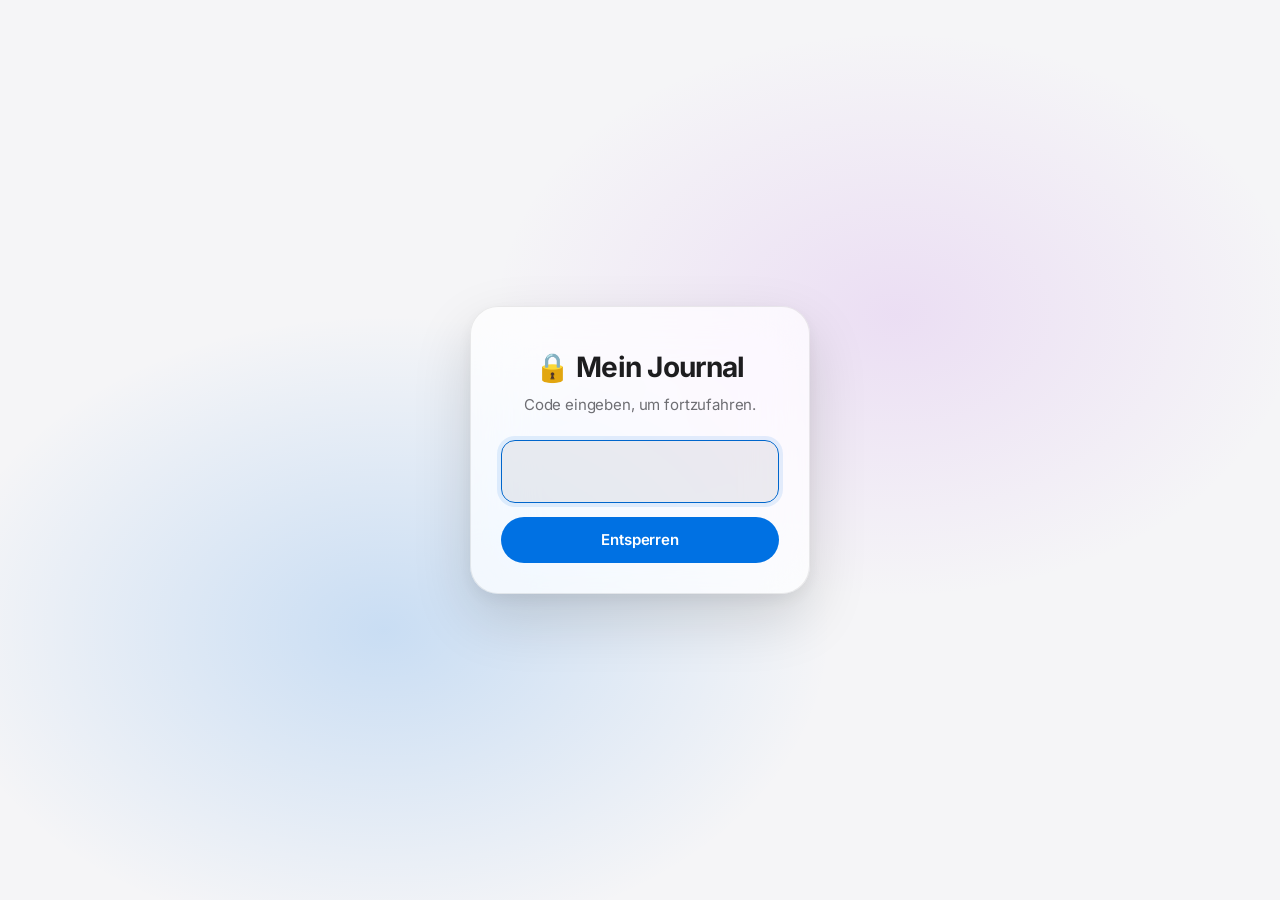
==== commit 19021c93: "Schrift: Inter lokal statt von Google Fonts, Segoe UI als Rückfall Windows zeigte Arial, sobald der " ====
--- a/index.html
+++ b/index.html
@@ -30,10 +30,10 @@
     if(m) m.setAttribute("content", t === "dark" ? "#000000" : "#f5f5f7");
   })();
 </script>
-<!-- GEÄNDERT (Design): Inter als Fallback für Windows/Android (Apple-Geräte nutzen SF Pro) -->
-<link rel="preconnect" href="https://fonts.googleapis.com">
-<link rel="preconnect" href="https://fonts.gstatic.com" crossorigin>
-<link rel="stylesheet" href="https://fonts.googleapis.com/css2?family=Inter:wght@400;500;600;700&display=swap">
+<!-- GEÄNDERT (2026-11-16): Inter (Schrift für Windows/Android, Apple-Geräte nutzen SF Pro) liegt jetzt
+     lokal im Repo statt bei Google Fonts – vorher fiel Windows ohne Google-Abruf auf Arial zurück.
+     Die @font-face-Regeln stehen in app.css (Abschnitt 00). -->
+<link rel="preload" href="inter-latin.woff2" as="font" type="font/woff2" crossorigin>
 <meta name="apple-mobile-web-app-capable" content="yes">
 <meta name="apple-mobile-web-app-status-bar-style" content="black-translucent">
 <meta name="apple-mobile-web-app-title" content="Mein Journal">
@@ -46,7 +46,7 @@
      (keine Unterordner, weil der GitHub-Web-Upload Ordner flach entpackt).
      ⚠ Versionsnummer ?v=… bei JEDER Änderung an allen Einbindungen auf das heutige Datum setzen
      (siehe Kopfkommentar in core.js) — sonst laden Geräte alte Dateien aus dem Cache. -->
-<link rel="stylesheet" href="app.css?v=2026.10.21c">
+<link rel="stylesheet" href="app.css?v=2026.11.16">
 </head>
 <body>
 
@@ -105,18 +105,18 @@
 
 </div>
 
-<script src="core.js?v=2026.10.21c"></script>
-<script src="sync.js?v=2026.10.21c"></script>
-<script src="news.js?v=2026.10.21c"></script>
-<script src="state.js?v=2026.10.21c"></script>
-<script src="start.js?v=2026.10.21c"></script>
-<script src="trades.js?v=2026.10.21c"></script>
-<script src="bericht.js?v=2026.10.21c"></script>
-<script src="erkenntnisse.js?v=2026.10.21c"></script>
-<script src="strategie.js?v=2026.10.21c"></script>
+<script src="core.js?v=2026.11.16"></script>
+<script src="sync.js?v=2026.11.16"></script>
+<script src="news.js?v=2026.11.16"></script>
+<script src="state.js?v=2026.11.16"></script>
+<script src="start.js?v=2026.11.16"></script>
+<script src="trades.js?v=2026.11.16"></script>
+<script src="bericht.js?v=2026.11.16"></script>
+<script src="erkenntnisse.js?v=2026.11.16"></script>
+<script src="strategie.js?v=2026.11.16"></script>
 <!-- NEU (2026-10-15): Intro nach dem Entsperren — vor init.js, das es aufruft -->
-<script src="intro.js?v=2026.10.21c"></script>
-<script src="init.js?v=2026.10.21c"></script>
-<script src="design.js?v=2026.10.21c"></script>
+<script src="intro.js?v=2026.11.16"></script>
+<script src="init.js?v=2026.11.16"></script>
+<script src="design.js?v=2026.11.16"></script>
 </body>
 </html>
--- a/app.css
+++ b/app.css
@@ -1,6 +1,6 @@
 /* ==========================================================================
    MEIN JOURNAL — Design-System im Stil von macOS/iOS-Apps
-   Aufbau:
+   Aufbau:  (00 Schrift Inter, lokal – NEU 2026-11-16)
    01 Design-Tokens (hell / dunkel)    12 Session-Tagesleiste
    02 Basis & Typografie               13 Detailansicht, Bildansicht, Screenshots
    03 Fokus & Barrierefreiheit          14 Modals & Formulare
@@ -14,6 +14,23 @@
    11 Kalender                          22 Bewegung (Reveal, Hover, Press)
                                         23 Responsiv · 24 Reduced Motion
    ========================================================================== */
+
+/* ---------- 00 Schrift Inter (lokal) ----------------------------------------
+   NEU (2026-11-16): Inter liegt jetzt als eigene Datei im Repo statt bei Google Fonts.
+   Vorher fiel Windows auf Arial zurück, sobald der Google-Abruf scheiterte (offline,
+   Werbeblocker, Firewall). Variable Schrift: alle Stärken 100–900 in einer Datei je
+   Zeichensatz. Apple-Geräte nutzen weiter SF Pro (steht in --font vor Inter).
+   Inter: SIL Open Font License 1.1, (c) The Inter Project Authors. */
+@font-face{
+  font-family:"Inter"; font-style:normal; font-weight:100 900; font-display:swap;
+  src:url(inter-latin-ext.woff2) format("woff2");
+  unicode-range:U+0100-02BA,U+02BD-02C5,U+02C7-02CC,U+02CE-02D7,U+02DD-02FF,U+0304,U+0308,U+0329,U+1D00-1DBF,U+1E00-1E9F,U+1EF2-1EFF,U+2020,U+20A0-20AB,U+20AD-20C0,U+2113,U+2C60-2C7F,U+A720-A7FF;
+}
+@font-face{
+  font-family:"Inter"; font-style:normal; font-weight:100 900; font-display:swap;
+  src:url(inter-latin.woff2) format("woff2");
+  unicode-range:U+0000-00FF,U+0131,U+0152-0153,U+02BB-02BC,U+02C6,U+02DA,U+02DC,U+0304,U+0308,U+0329,U+2000-206F,U+20AC,U+2122,U+2191,U+2193,U+2212,U+2215,U+FEFF,U+FFFD;
+}
 
 /* ---------- 01 Design-Tokens ------------------------------------------------
    Hell ist die Basis, Dunkel per data-theme="dark" (Umschalter im Header). Die alten Token-
@@ -68,8 +85,9 @@
   --shadow-lg:0 24px 60px rgba(0,0,0,.14), 0 6px 18px rgba(0,0,0,.06);
   --backdrop:rgba(0,0,0,.28);
   /* Typografie */
-  --font:-apple-system, BlinkMacSystemFont, "SF Pro Text", "SF Pro Display", "Inter", "Helvetica Neue", Arial, sans-serif;
-  --font-display:-apple-system, BlinkMacSystemFont, "SF Pro Display", "SF Pro Text", "Inter", "Helvetica Neue", Arial, sans-serif;
+  /* GEÄNDERT (2026-11-16): "Segoe UI" vor Arial – falls Inter auf Windows doch fehlt */
+  --font:-apple-system, BlinkMacSystemFont, "SF Pro Text", "SF Pro Display", "Inter", "Segoe UI", "Helvetica Neue", Arial, sans-serif;
+  --font-display:-apple-system, BlinkMacSystemFont, "SF Pro Display", "SF Pro Text", "Inter", "Segoe UI", "Helvetica Neue", Arial, sans-serif;
   --mono:var(--font);                   /* Zahlen: Systemschrift mit Tabellenziffern statt Monospace */
   --code:ui-monospace, "SF Mono", Menlo, Consolas, monospace;
   /* Bewegung */
